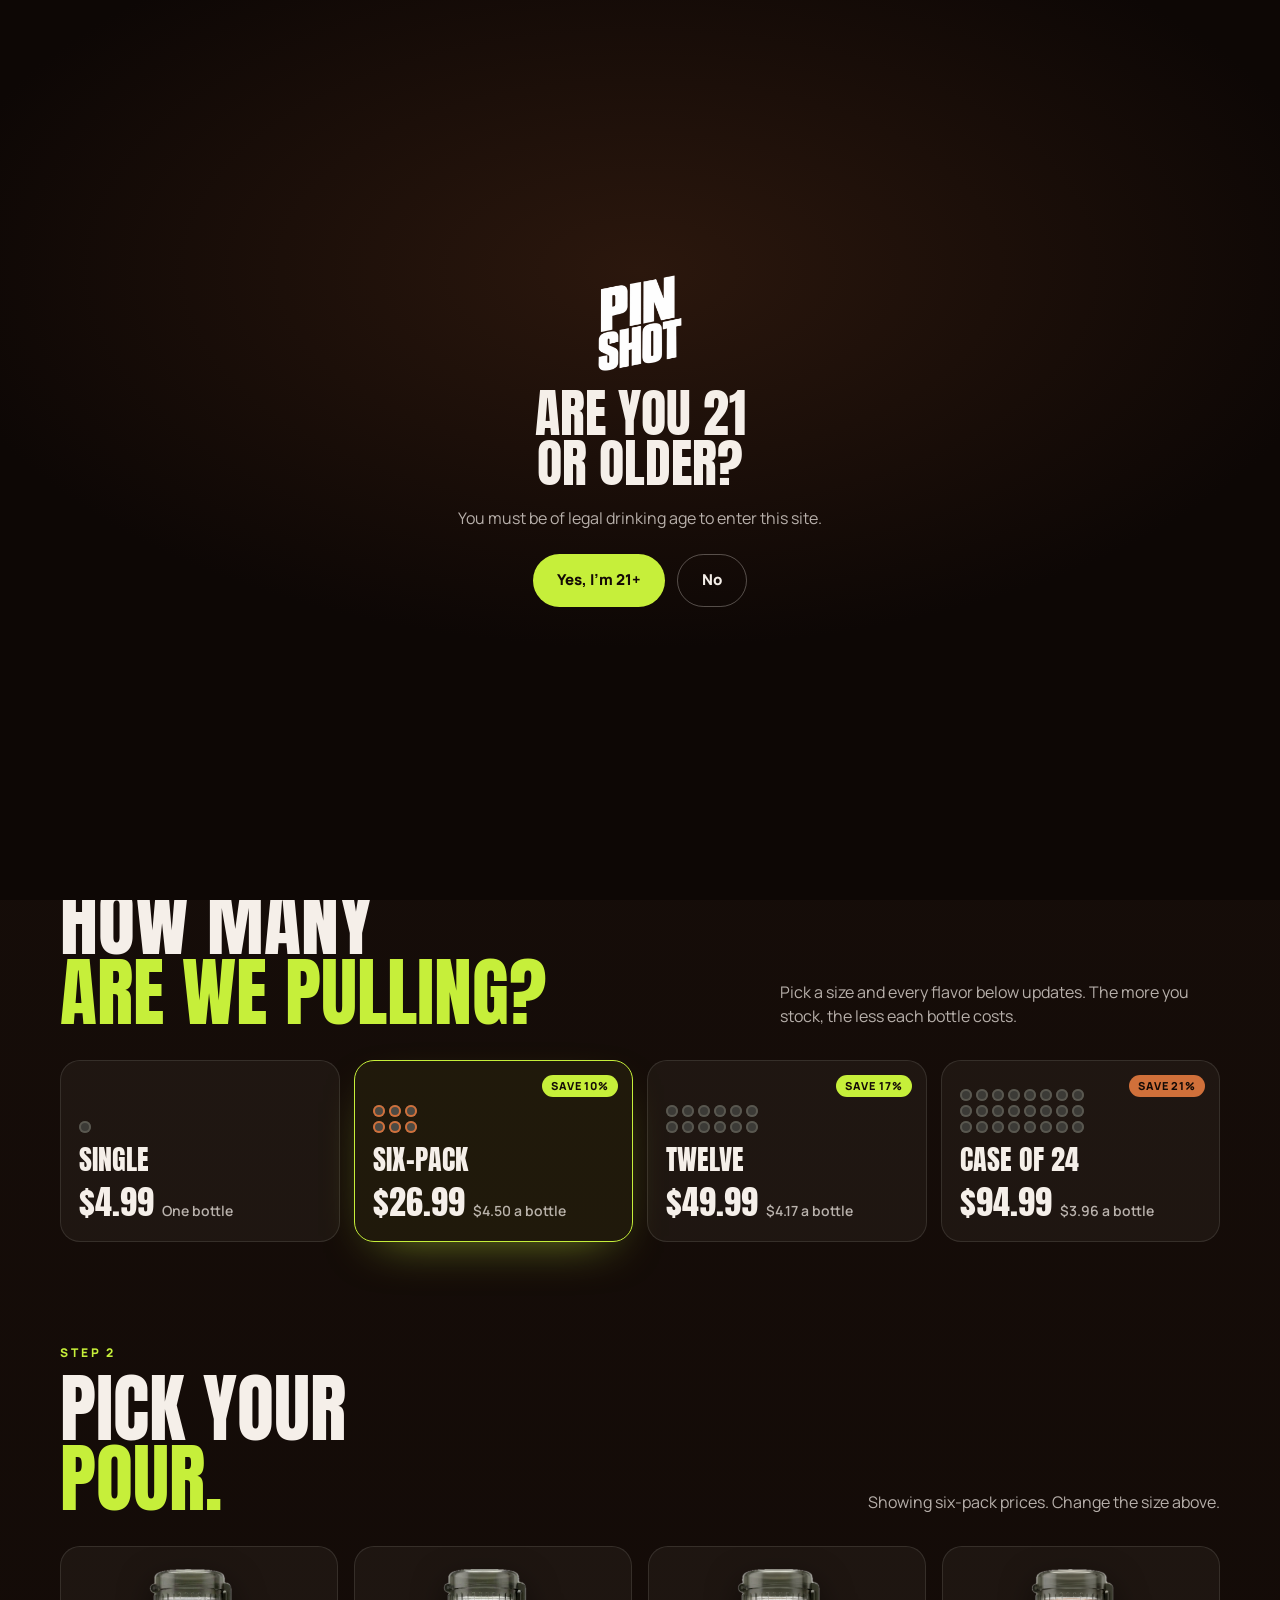
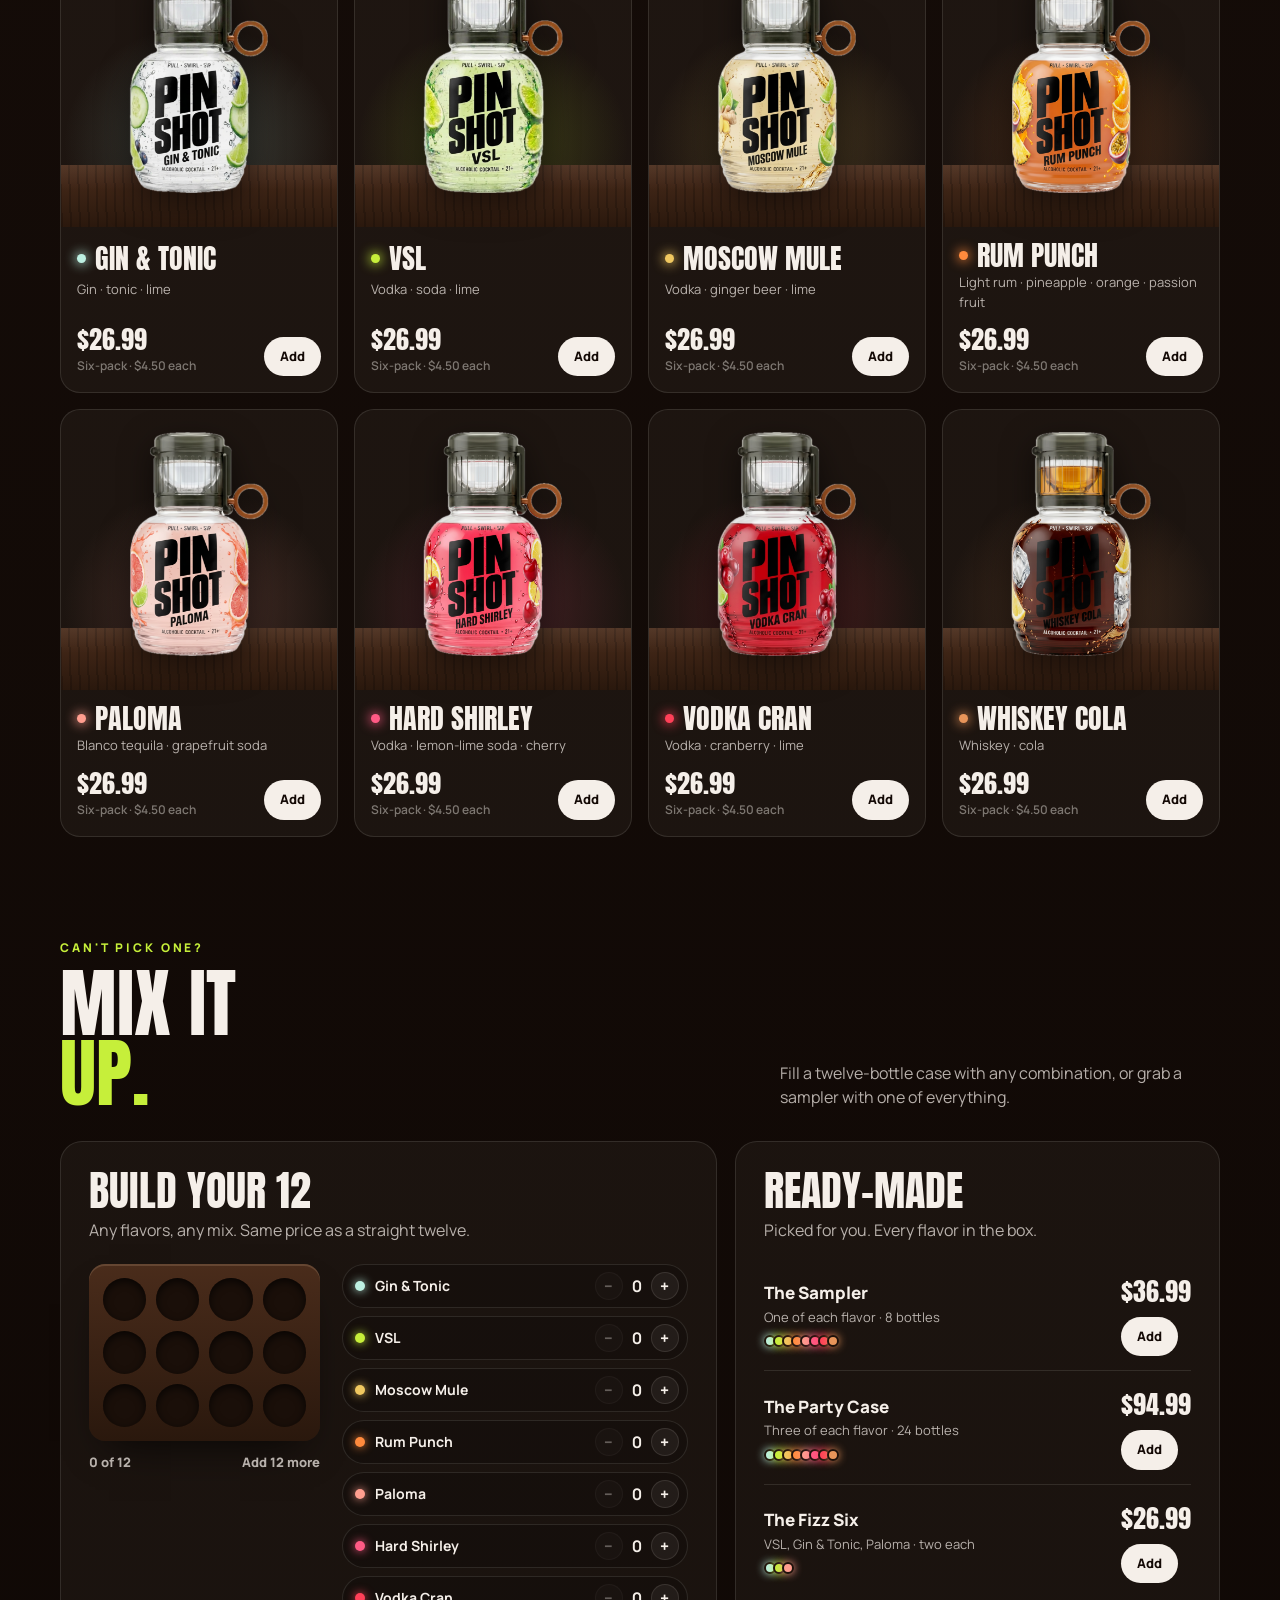
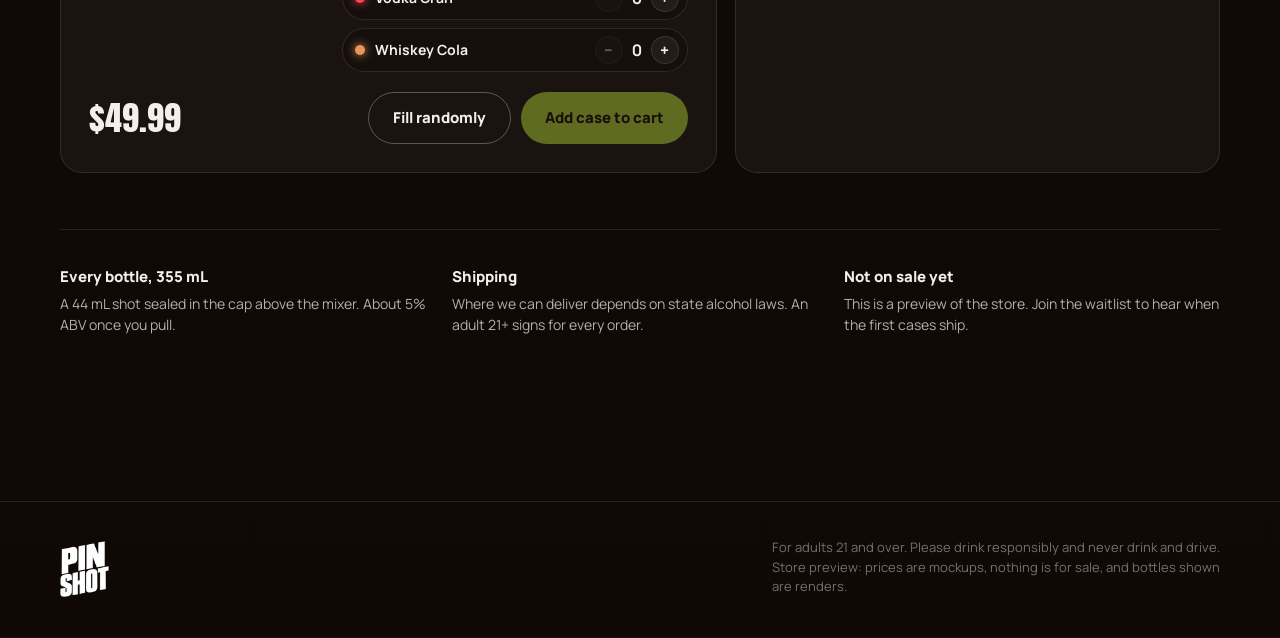
==== docs/shop/index.html @ ec81b5be "Add shop preview with pack sizes, mockup prices and a mixed-case builder Matches the waitlist's bar-" ====
<!doctype html>
<html lang="en">
<head>
<meta charset="utf-8">
<meta name="viewport" content="width=device-width, initial-scale=1, viewport-fit=cover">
<meta name="description" content="Pin Shot store preview: singles, six-packs, twelves and cases. Prices are mockups. 21+.">
<meta name="theme-color" content="#1c100a">
<title>Pin Shot Shop</title>
<link rel="preconnect" href="https://fonts.googleapis.com">
<link rel="preconnect" href="https://fonts.gstatic.com" crossorigin>
<link rel="stylesheet" href="https://fonts.googleapis.com/css2?family=Anton&family=Manrope:wght@400;600;800&display=swap">
<style>
/* Layout: the waitlist bar, turned into a back-bar shop. Hero counter with bottles, pack-size picker, flavor shelf cards, mix-your-own case builder, slide-in cart. */
@property --fc{syntax:"<color>";inherits:true;initial-value:#c6ef3a}
:root{
  --wall:#160d09; --wood:#3a2215; --wood-dark:#1a0e07; --rim:#9a6238; --card:rgba(255,236,220,.045); --line:rgba(245,239,233,.11);
  --text:#f5efe9; --soft:rgba(245,239,233,.72); --faint:rgba(245,239,233,.45);
  --lime:#c6ef3a; --copper:#d0703a;
  --display:"Anton", Impact, "Arial Narrow", sans-serif;
  --body:"Manrope", "Helvetica Neue", Arial, sans-serif;
  color-scheme:dark;
}
*{box-sizing:border-box}
html{background:#1c100a;scroll-behavior:smooth}
body{margin:0;color:var(--text);font-family:var(--body);font-size:16px;line-height:1.5;-webkit-font-smoothing:antialiased;
  background:radial-gradient(120vw 600px at 50% -100px,#2b170d,transparent 70%),linear-gradient(180deg,#1c100a 0,var(--wall) 600px,#0f0805 100%)}
body.locked{overflow:hidden}
img{max-width:100%}
a{color:inherit}
h1,h2,h3,p{margin:0}
h1,h2,h3{text-wrap:balance}
button{font:inherit;color:inherit}
:focus-visible{outline:3px solid var(--lime);outline-offset:3px}
.wrap{max-width:1200px;margin:0 auto;padding-inline:20px}
.eyebrow{font-weight:800;font-size:12px;letter-spacing:.24em;text-transform:uppercase;color:var(--lime)}
.h2{font-family:var(--display);font-weight:400;font-size:clamp(40px,6vw,76px);line-height:.92;text-transform:uppercase}
.h2 em{font-style:normal;color:var(--lime)}
.sr{position:absolute;width:1px;height:1px;overflow:hidden;clip:rect(0 0 0 0);white-space:nowrap}
@media (prefers-reduced-motion: reduce){html{scroll-behavior:auto}*{transition:none!important;animation:none!important}}

/* ribbon + nav */
.ribbon{background:var(--copper);color:#140a06;text-align:center;font-weight:800;font-size:13px;padding:8px 16px;padding-top:calc(env(safe-area-inset-top,0px) + 8px)}
.ribbon a{text-decoration:underline;text-underline-offset:2px}
.nav{position:sticky;top:0;z-index:30;background:rgba(22,13,9,.78);backdrop-filter:blur(14px);-webkit-backdrop-filter:blur(14px);border-bottom:1px solid var(--line)}
.nav .wrap{display:flex;align-items:center;justify-content:space-between;gap:16px;height:68px}
.logo img{display:block;height:46px;width:auto}
.nav ul{display:flex;gap:28px;list-style:none;margin:0;padding:0;font-weight:600;font-size:14px;color:var(--soft)}
.nav ul a{text-decoration:none}.nav ul a:hover,.nav ul a[aria-current]{color:var(--text)}
.cartbtn{display:inline-flex;align-items:center;gap:10px;background:rgba(245,239,233,.08);border:1.5px solid var(--line);border-radius:999px;padding:8px 14px 8px 12px;cursor:pointer;font-weight:800;font-size:14px}
.cartbtn:hover{border-color:var(--lime)}
.cartbtn svg{width:20px;height:20px}
.count{min-width:22px;height:22px;border-radius:11px;background:var(--lime);color:#140a06;font-size:12px;display:grid;place-items:center;padding:0 6px;transition:transform .2s}
.count.bump{transform:scale(1.35)}
@media (max-width:760px){.nav ul{display:none}.logo img{height:38px}}

/* hero */
.hero{position:relative;overflow:hidden;border-bottom:1px solid var(--line)}
.hero .bokeh{position:absolute;inset:0;pointer-events:none}
.hero .bokeh i{position:absolute;border-radius:50%;filter:blur(8px)}
.herogrid{display:grid;grid-template-columns:minmax(0,1fr) minmax(0,1fr);align-items:end;gap:20px;padding-top:clamp(40px,7vw,90px);position:relative}
.hero h1{font-family:var(--display);font-weight:400;font-size:clamp(56px,8.6vw,120px);line-height:.88;text-transform:uppercase;margin:14px 0 20px}
.hero h1 em{font-style:normal;color:var(--lime);text-shadow:0 0 30px rgba(198,239,58,.4)}
.hero p.lede{color:var(--soft);font-size:clamp(16px,1.5vw,19px);max-width:38ch}
.ctas{display:flex;flex-wrap:wrap;gap:12px;margin:28px 0 clamp(40px,6vw,80px)}
.btn{display:inline-flex;align-items:center;gap:10px;border-radius:999px;padding:14px 24px;font-weight:800;font-size:15px;text-decoration:none;border:0;cursor:pointer;transition:transform .15s,box-shadow .2s}
.btn.main{background:var(--lime);color:#140a06}
.btn.main:hover{transform:translateY(-1px);box-shadow:0 10px 36px -10px rgba(198,239,58,.7)}
.btn.ghost{background:transparent;border:1.5px solid rgba(245,239,233,.3)}
.btn.ghost:hover{border-color:var(--text)}
.herobar{position:relative;height:clamp(280px,34vw,420px)}
.herobar img{position:absolute;bottom:0;height:88%;left:50%;transform:translateX(-50%);filter:drop-shadow(0 18px 30px rgba(0,0,0,.6))}
.herobar img.l{height:62%;transform:translateX(-148%);filter:brightness(.55) drop-shadow(0 12px 20px rgba(0,0,0,.6))}
.herobar img.r{height:62%;transform:translateX(48%);filter:brightness(.55) drop-shadow(0 12px 20px rgba(0,0,0,.6))}
.herobar::before{content:"";position:absolute;left:50%;bottom:6%;width:70%;height:70%;transform:translateX(-50%);background:radial-gradient(closest-side,rgba(198,239,58,.22),transparent);filter:blur(20px)}
.countertop{height:72px;background:
  linear-gradient(180deg,rgba(255,255,255,.07),transparent 40%),
  repeating-linear-gradient(88deg,rgba(0,0,0,.18) 0 2px,transparent 2px 9px,rgba(255,200,150,.04) 9px 11px,transparent 11px 23px),
  linear-gradient(180deg,#4a2c1b,var(--wood) 55%,#2a180d);position:relative}
.countertop::after{content:"";position:absolute;left:0;right:0;bottom:-12px;height:12px;background:linear-gradient(180deg,#c58652,var(--rim) 30%,#4a2a16 70%,#22120a)}
@media (max-width:760px){.herogrid{grid-template-columns:minmax(0,1fr)}.ctas{margin-bottom:12px}.herobar{height:260px}}

/* packs */
section.block{padding-block:clamp(64px,8vw,104px)}
.head{display:flex;flex-wrap:wrap;align-items:end;justify-content:space-between;gap:14px 40px;margin-bottom:32px}
.head p{color:var(--soft);max-width:44ch}
.packs{display:grid;grid-template-columns:repeat(4,minmax(0,1fr));gap:14px}
@media (max-width:900px){.packs{grid-template-columns:repeat(2,minmax(0,1fr))}}
.pack{position:relative;text-align:left;background:var(--card);border:1.5px solid var(--line);border-radius:20px;padding:18px 18px 20px;cursor:pointer;display:grid;gap:12px;transition:border-color .2s,transform .2s,box-shadow .2s}
.pack:hover{transform:translateY(-2px)}
.pack[aria-pressed="true"]{border-color:var(--lime);box-shadow:0 18px 50px -24px rgba(198,239,58,.6);background:rgba(198,239,58,.06)}
.pack .grid{display:grid;gap:4px;justify-content:start;height:54px;align-content:end}
.pack .grid i{width:12px;height:12px;border-radius:50%;background:#3b3a36;box-shadow:inset 0 0 0 2px #59574f}
.pack[aria-pressed="true"] .grid i{background:#4c4a44;box-shadow:inset 0 0 0 2px var(--copper)}
.pack h3{font-family:var(--display);font-weight:400;font-size:28px;line-height:1;text-transform:uppercase}
.pack .pp{display:flex;align-items:baseline;gap:8px;flex-wrap:wrap}
.pack .pp b{font-family:var(--display);font-weight:400;font-size:34px;line-height:1;font-variant-numeric:tabular-nums}
.pack .pp span{color:var(--soft);font-size:14px;font-weight:600}
.save{position:absolute;top:14px;right:14px;background:var(--lime);color:#140a06;font-weight:800;font-size:11px;letter-spacing:.08em;text-transform:uppercase;border-radius:999px;padding:3px 9px}
.save.alt{background:var(--copper)}

/* flavor shelf */
.shelf{display:grid;grid-template-columns:repeat(4,minmax(0,1fr));gap:16px}
@media (max-width:1000px){.shelf{grid-template-columns:repeat(2,minmax(0,1fr))}}
@media (max-width:420px){.shelf{gap:10px}}
.fl{background:var(--card);border:1px solid var(--line);border-radius:20px;overflow:hidden;display:flex;flex-direction:column;transition:border-color .2s,box-shadow .2s}
.fl:hover{border-color:color-mix(in srgb,var(--c) 60%,transparent);box-shadow:0 24px 60px -30px var(--c)}
.stand{position:relative;height:clamp(200px,24vw,280px);background:radial-gradient(70% 60% at 50% 70%,color-mix(in srgb,var(--c) 22%,transparent),transparent 70%)}
.stand::after{content:"";position:absolute;left:0;right:0;bottom:0;height:22%;background:linear-gradient(180deg,rgba(255,255,255,.06),transparent 40%),repeating-linear-gradient(88deg,rgba(0,0,0,.18) 0 2px,transparent 2px 9px),linear-gradient(180deg,#4a2c1b,#2a180d)}
.stand img{position:absolute;left:50%;bottom:12%;height:80%;transform:translateX(-50%);z-index:1;transition:transform .35s cubic-bezier(.2,.8,.2,1);filter:drop-shadow(0 12px 16px rgba(0,0,0,.55))}
.fl:hover .stand img{transform:translateX(-50%) translateY(-6px)}
.fl .meta{padding:14px 16px 16px;display:grid;gap:4px;flex:1}
.fl h3{font-family:var(--display);font-weight:400;font-size:clamp(22px,2.2vw,28px);line-height:1;text-transform:uppercase;display:flex;align-items:center;gap:9px}
.fl h3 i{width:9px;height:9px;border-radius:50%;background:var(--c);box-shadow:0 0 12px 1px var(--c);flex:none}
.fl .mix{color:var(--soft);font-size:13px}
.buy{display:flex;align-items:end;justify-content:space-between;gap:10px;margin-top:10px}
.buy .pr b{display:block;font-family:var(--display);font-weight:400;font-size:26px;line-height:1;font-variant-numeric:tabular-nums}
.buy .pr span{color:var(--faint);font-size:12px;font-weight:600}
.add{flex:none;border:0;border-radius:999px;background:var(--text);color:#140a06;font-weight:800;font-size:13px;padding:10px 16px;cursor:pointer;transition:background .2s,transform .15s}
.add:hover{background:var(--c);transform:translateY(-1px)}
.add.done{background:var(--c)}
@media (max-width:420px){.buy{flex-direction:column;align-items:stretch}.add{width:100%}}

/* mixed packs */
.mixed{display:grid;grid-template-columns:minmax(0,1.15fr) minmax(0,.85fr);gap:18px}
@media (max-width:900px){.mixed{grid-template-columns:minmax(0,1fr)}}
.builder,.bundle{background:var(--card);border:1px solid var(--line);border-radius:22px;padding:clamp(18px,3vw,28px)}
.builder h3,.bundle h3{font-family:var(--display);font-weight:400;font-size:clamp(30px,3.4vw,42px);line-height:1;text-transform:uppercase}
.builder > p,.bundle > p{color:var(--soft);margin-top:6px}
.bgrid{display:grid;grid-template-columns:minmax(0,.8fr) minmax(0,1.2fr);gap:22px;margin-top:22px;align-items:start}
@media (max-width:560px){.bgrid{grid-template-columns:minmax(0,1fr)}}
.case{background:linear-gradient(180deg,#4a2c1b,#2a180d);border-radius:16px;padding:14px;box-shadow:inset 0 2px 0 rgba(255,220,180,.15),0 20px 40px -20px rgba(0,0,0,.8)}
.slots{display:grid;grid-template-columns:repeat(4,1fr);gap:10px}
.slots i{aspect-ratio:1;border-radius:50%;background:#1a0f09;box-shadow:inset 0 3px 8px rgba(0,0,0,.7);position:relative;transition:background .25s}
.slots i.f{background:radial-gradient(circle at 50% 50%,#55524b 0 46%,#2e2c28 48% 60%,var(--s) 62% 70%,#2e2c28 72%);box-shadow:0 0 14px -2px var(--s)}
.prog{margin-top:12px;font-weight:800;font-size:13px;color:var(--soft);display:flex;justify-content:space-between}
.chips{display:grid;gap:8px}
.chip{display:grid;grid-template-columns:auto minmax(0,1fr) auto;align-items:center;gap:10px;padding:7px 8px 7px 12px;border:1px solid var(--line);border-radius:999px;background:rgba(0,0,0,.18)}
.chip i{width:10px;height:10px;border-radius:50%;background:var(--c);box-shadow:0 0 10px var(--c)}
.chip span{font-weight:700;font-size:14px;white-space:nowrap;overflow:hidden;text-overflow:ellipsis}
.step{display:flex;align-items:center;gap:6px}
.step button{width:28px;height:28px;border-radius:50%;border:1px solid var(--line);background:rgba(245,239,233,.06);cursor:pointer;font-weight:800;line-height:1}
.step button:hover:not(:disabled){border-color:var(--text)}
.step button:disabled{opacity:.35;cursor:default}
.step b{min-width:16px;text-align:center;font-variant-numeric:tabular-nums}
.bfoot{display:flex;flex-wrap:wrap;align-items:center;justify-content:space-between;gap:12px;margin-top:20px}
.bfoot b{font-family:var(--display);font-weight:400;font-size:34px;line-height:1}
.bfoot .btn:disabled{opacity:.4;cursor:not-allowed;transform:none;box-shadow:none}
.bundle{display:flex;flex-direction:column;gap:16px}
.bundle .row{display:flex;justify-content:space-between;align-items:center;gap:12px;padding:14px 0;border-top:1px solid var(--line)}
.bundle .row:first-of-type{border-top:0}
.bundle .row h4{margin:0;font-weight:800;font-size:17px}
.bundle .row p{color:var(--soft);font-size:13px;margin-top:2px}
.bundle .row b{font-family:var(--display);font-weight:400;font-size:26px;display:block;text-align:right}
.mini{display:flex;margin-top:8px}
.mini i{width:12px;height:12px;border-radius:50%;background:var(--c);box-shadow:0 0 8px var(--c);margin-right:-3px;border:2px solid #1d110b}

/* notes + footer */
.notes{display:grid;grid-template-columns:repeat(3,minmax(0,1fr));gap:16px;border-top:1px solid var(--line);padding-top:36px}
@media (max-width:760px){.notes{grid-template-columns:minmax(0,1fr)}}
.notes h4{margin:0 0 4px;font-weight:800;font-size:15px}
.notes p{color:var(--soft);font-size:14px}
footer{border-top:1px solid var(--line);padding-block:36px calc(env(safe-area-inset-bottom,0px) + 40px);margin-top:64px}
footer .wrap{display:flex;flex-wrap:wrap;justify-content:space-between;gap:16px;align-items:end}
footer img{height:56px;width:auto;display:block}
footer small{color:var(--faint);font-size:13px;max-width:56ch}

/* cart drawer */
.scrim{position:fixed;inset:0;background:rgba(5,3,2,.6);backdrop-filter:blur(3px);-webkit-backdrop-filter:blur(3px);z-index:40;opacity:0;pointer-events:none;transition:opacity .25s}
.scrim.on{opacity:1;pointer-events:auto}
.drawer{position:fixed;top:0;right:0;bottom:0;width:min(420px,100vw);z-index:41;background:#1a0f0a;border-left:1px solid var(--line);transform:translateX(102%);transition:transform .3s cubic-bezier(.2,.8,.2,1);display:flex;flex-direction:column;padding-top:env(safe-area-inset-top,0px);padding-bottom:env(safe-area-inset-bottom,0px)}
.drawer.on{transform:none}
.dh{display:flex;justify-content:space-between;align-items:center;padding:20px 22px;border-bottom:1px solid var(--line)}
.dh h2{font-family:var(--display);font-weight:400;font-size:30px;text-transform:uppercase}
.x{width:38px;height:38px;border-radius:50%;border:1px solid var(--line);background:none;cursor:pointer;font-size:20px;line-height:1}
.lines{flex:1;overflow:auto;padding:8px 22px}
.empty{color:var(--soft);padding:40px 0;text-align:center}
.line{display:grid;grid-template-columns:52px minmax(0,1fr) auto;gap:12px;align-items:center;padding:14px 0;border-bottom:1px solid var(--line)}
.line .th{height:64px;display:grid;place-items:center;background:radial-gradient(closest-side,color-mix(in srgb,var(--c) 30%,transparent),transparent);border-radius:12px}
.line .th img{height:60px;width:auto}
.line .th.mixdot{display:flex;flex-wrap:wrap;gap:2px;align-content:center;justify-content:center;padding:6px}
.line .th.mixdot i{width:9px;height:9px;border-radius:50%;background:var(--s)}
.line h4{margin:0;font-weight:800;font-size:15px}
.line p{color:var(--faint);font-size:12px;margin-top:2px}
.line .right{display:grid;justify-items:end;gap:6px}
.line .right b{font-variant-numeric:tabular-nums}
.df{border-top:1px solid var(--line);padding:18px 22px 22px;display:grid;gap:12px}
.tot{display:flex;justify-content:space-between;align-items:baseline}
.tot b{font-family:var(--display);font-weight:400;font-size:32px}
.df small{color:var(--faint);font-size:12px}
.df .btn{justify-content:center}

/* age gate */
.gate{position:fixed;inset:0;z-index:60;display:grid;place-items:center;padding:24px;background:radial-gradient(80vw 60vh at 50% 30%,#2b170d,#0d0705 70%)}
.gate[hidden]{display:none}
.gate .box{text-align:center;display:grid;gap:18px;justify-items:center;max-width:420px}
.gate img{height:96px;width:auto}
.gate h2{font-family:var(--display);font-weight:400;font-size:clamp(36px,8vw,52px);line-height:.95;text-transform:uppercase}
.gate p{color:var(--soft)}
.gate .ctas{margin:6px 0 0;justify-content:center}
</style>
</head>
<body>
<div class="gate" id="gate" hidden>
  <div class="box">
    <img src="../waitlist/img/logo-white.png" alt="Pin Shot">
    <h2>Are you 21<br>or older?</h2>
    <p>You must be of legal drinking age to enter this site.</p>
    <div class="ctas"><button class="btn main" id="gateYes" type="button">Yes, I'm 21+</button><button class="btn ghost" id="gateNo" type="button">No</button></div>
    <p id="gateMsg" role="status"></p>
  </div>
</div>

<div class="ribbon">Store preview. Prices are mockups and nothing is for sale yet. <a href="../waitlist/">Join the waitlist →</a></div>
<header class="nav">
  <div class="wrap">
    <a class="logo" href="../"><img src="../waitlist/img/logo-white.png" alt="Pin Shot home" width="929" height="1071"></a>
    <ul><li><a href="#packs" aria-current="page">Shop</a></li><li><a href="#mix">Mix packs</a></li><li><a href="../#pull">The pull</a></li><li><a href="../waitlist/">Waitlist</a></li></ul>
    <button class="cartbtn" id="cartBtn" type="button" aria-label="Open cart"><svg viewBox="0 0 24 24" fill="none" stroke="currentColor" stroke-width="2" stroke-linecap="round" stroke-linejoin="round"><path d="M6 7h12l-1.2 12.2a2 2 0 0 1-2 1.8H9.2a2 2 0 0 1-2-1.8z"/><path d="M9 7V5a3 3 0 0 1 6 0v2"/></svg><span>Cart</span><span class="count" id="count">0</span></button>
  </div>
</header>

<main>
  <section class="hero">
    <div class="bokeh" id="bokeh" aria-hidden="true"></div>
    <div class="wrap herogrid">
      <div>
        <div class="eyebrow">The back bar</div>
        <h1>Stock<br>the <em>bar.</em></h1>
        <p class="lede">Singles, six-packs, twelves and full cases. Mix and match any flavor, and every bottle has the shot sealed in the cap.</p>
        <div class="ctas"><a class="btn main" href="#packs">Shop packs ↓</a><a class="btn ghost" href="#mix">Build a mixed case</a></div>
      </div>
      <div class="herobar" aria-hidden="true">
        <img class="l" src="../waitlist/img/paloma.png" alt="">
        <img class="r" src="../waitlist/img/whiskey-cola.png" alt="">
        <img src="../waitlist/img/vsl.png" alt="">
      </div>
    </div>
    <div class="countertop" aria-hidden="true"></div>
  </section>

  <section class="block" id="packs">
    <div class="wrap">
      <div class="head"><div><div class="eyebrow">Step 1</div><h2 class="h2" style="margin-top:12px">How many<br><em>are we pulling?</em></h2></div><p>Pick a size and every flavor below updates. The more you stock, the less each bottle costs.</p></div>
      <div class="packs" id="packPick" role="group" aria-label="Pack size"></div>
    </div>
  </section>

  <section class="block" style="padding-top:0" id="flavors">
    <div class="wrap">
      <div class="head"><div><div class="eyebrow">Step 2</div><h2 class="h2" style="margin-top:12px">Pick your<br><em>pour.</em></h2></div><p id="shelfNote">Showing six-pack prices.</p></div>
      <div class="shelf" id="shelf"></div>
    </div>
  </section>

  <section class="block" style="padding-top:0" id="mix">
    <div class="wrap">
      <div class="head"><div><div class="eyebrow">Can't pick one?</div><h2 class="h2" style="margin-top:12px">Mix it<br><em>up.</em></h2></div><p>Fill a twelve-bottle case with any combination, or grab a sampler with one of everything.</p></div>
      <div class="mixed">
        <div class="builder">
          <h3>Build your 12</h3>
          <p>Any flavors, any mix. Same price as a straight twelve.</p>
          <div class="bgrid">
            <div><div class="case"><div class="slots" id="slots" aria-hidden="true"></div></div><div class="prog"><span id="filled">0 of 12</span><span id="left">Add 12 more</span></div></div>
            <div class="chips" id="chips"></div>
          </div>
          <div class="bfoot"><b>$49.99</b><div style="display:flex;gap:10px;flex-wrap:wrap"><button class="btn ghost" id="fill" type="button">Fill randomly</button><button class="btn main" id="addCase" type="button" disabled>Add case to cart</button></div></div>
        </div>
        <div class="bundle">
          <div><h3>Ready-made</h3><p style="color:var(--soft);margin-top:6px">Picked for you. Every flavor in the box.</p></div>
          <div id="bundles"></div>
        </div>
      </div>

      <div class="notes" style="margin-top:56px">
        <div><h4>Every bottle, 355 mL</h4><p>A 44 mL shot sealed in the cap above the mixer. About 5% ABV once you pull.</p></div>
        <div><h4>Shipping</h4><p>Where we can deliver depends on state alcohol laws. An adult 21+ signs for every order.</p></div>
        <div><h4>Not on sale yet</h4><p>This is a preview of the store. Join the waitlist to hear when the first cases ship.</p></div>
      </div>
    </div>
  </section>
</main>

<footer>
  <div class="wrap">
    <img src="../waitlist/img/logo-white.png" alt="Pin Shot">
    <small>For adults 21 and over. Please drink responsibly and never drink and drive. Store preview: prices are mockups, nothing is for sale, and bottles shown are renders.</small>
  </div>
</footer>

<div class="scrim" id="scrim"></div>
<aside class="drawer" id="drawer" aria-label="Cart" aria-hidden="true">
  <div class="dh"><h2>Your bar</h2><button class="x" id="closeCart" type="button" aria-label="Close cart">×</button></div>
  <div class="lines" id="lines"></div>
  <div class="df">
    <div class="tot"><span>Subtotal</span><b id="subtotal">$0.00</b></div>
    <small>Taxes and delivery are worked out at checkout. Prices are mockups.</small>
    <a class="btn main" href="../waitlist/">Checkout opens at launch · Join the waitlist</a>
  </div>
</aside>
<p class="sr" id="live" aria-live="polite"></p>

<script>
(function(){
const FLAVORS=[
  {id:'gin-and-tonic',name:'Gin & Tonic',mix:'Gin · tonic · lime',c:'#bdf0e2'},
  {id:'vsl',name:'VSL',mix:'Vodka · soda · lime',c:'#c6ef3a'},
  {id:'moscow-mule',name:'Moscow Mule',mix:'Vodka · ginger beer · lime',c:'#f0c860'},
  {id:'rum-punch',name:'Rum Punch',mix:'Light rum · pineapple · orange · passion fruit',c:'#ff8a3d'},
  {id:'paloma',name:'Paloma',mix:'Blanco tequila · grapefruit soda',c:'#ff9e8f'},
  {id:'hard-shirley',name:'Hard Shirley',mix:'Vodka · lemon-lime soda · cherry',c:'#ff5a85'},
  {id:'vodka-cran',name:'Vodka Cran',mix:'Vodka · cranberry · lime',c:'#ff4058'},
  {id:'whiskey-cola',name:'Whiskey Cola',mix:'Whiskey · cola',c:'#e8955a'}
];
/* Mockup prices. Base single = $4.99. */
const PACKS=[
  {id:'single',name:'Single',n:1,price:4.99,cols:1},
  {id:'six',name:'Six-pack',n:6,price:26.99,cols:3},
  {id:'twelve',name:'Twelve',n:12,price:49.99,cols:6},
  {id:'case',name:'Case of 24',n:24,price:94.99,cols:8}
];
const BUNDLES=[
  {id:'sampler',name:'The Sampler',desc:'One of each flavor · 8 bottles',n:8,price:36.99,counts:FLAVORS.map(()=>1)},
  {id:'party',name:'The Party Case',desc:'Three of each flavor · 24 bottles',n:24,price:94.99,counts:FLAVORS.map(()=>3)},
  {id:'sparkling',name:'The Fizz Six',desc:'VSL, Gin & Tonic, Paloma · two each',n:6,price:26.99,counts:[2,2,0,0,2,0,0,0]}
];
const money=v=>'$'+v.toFixed(2);
const $=id=>document.getElementById(id);
let pack=PACKS[1];
const cart=[]; /* {key,label,detail,qty,price,thumb|dots,c} */

/* age gate (remembered for this browser) */
const gate=$('gate');
let ok=false;try{ok=localStorage.getItem('ps-age')==='ok';}catch(e){}
if(!ok){gate.hidden=false;document.body.classList.add('locked');}
$('gateYes').onclick=()=>{try{localStorage.setItem('ps-age','ok');}catch(e){}gate.hidden=true;document.body.classList.remove('locked');};
$('gateNo').onclick=()=>{$('gateMsg').textContent="Sorry, you need to be 21 or older to visit. Come back when you are.";};

/* bokeh */
const bk=$('bokeh'),warm=['#ffb36b','#ff8f4a','#ffd29a','#e8643a'];
for(let i=0;i<14;i++){const e=document.createElement('i'),s=12+Math.random()*50;e.style.cssText=`left:${Math.random()*100}%;top:${Math.random()*70}%;width:${s}px;height:${s}px;background:${warm[i%4]};opacity:${(.06+Math.random()*.16).toFixed(2)}`;bk.appendChild(e);}

/* pack picker */
const pick=$('packPick');
PACKS.forEach(p=>{
  const b=document.createElement('button');b.type='button';b.className='pack';b.dataset.id=p.id;
  const each=p.price/p.n, save=Math.round((1-p.price/(4.99*p.n))*100);
  b.innerHTML=`${save>0?`<span class="save${p.n>=24?' alt':''}">Save ${save}%</span>`:''}
    <div class="grid" style="grid-template-columns:repeat(${p.cols},12px)">${'<i></i>'.repeat(p.n)}</div>
    <h3>${p.name}</h3><div class="pp"><b>${money(p.price)}</b><span>${p.n>1?money(each)+' a bottle':'One bottle'}</span></div>`;
  b.onclick=()=>{pack=p;renderPacks();renderShelf();};
  pick.appendChild(b);
});
function renderPacks(){[...pick.children].forEach(b=>b.setAttribute('aria-pressed',b.dataset.id===pack.id?'true':'false'));$('shelfNote').textContent=`Showing ${pack.name.toLowerCase()} prices. Change the size above.`;}

/* shelf */
const shelf=$('shelf');
FLAVORS.forEach((f,i)=>{
  const a=document.createElement('article');a.className='fl';a.style.setProperty('--c',f.c);
  a.innerHTML=`<div class="stand"><img src="../waitlist/img/${f.id}.png" alt="Pin Shot ${f.name} bottle" loading="lazy"></div>
    <div class="meta"><h3><i></i>${f.name}</h3><p class="mix">${f.mix}</p>
    <div class="buy"><div class="pr"><b></b><span></span></div><button class="add" type="button">Add</button></div></div>`;
  a.querySelector('.add').onclick=e=>{
    addLine(`${f.id}:${pack.id}`,`${f.name}`,pack.n>1?`${pack.name} · ${pack.n} bottles`:'Single bottle',pack.price,{thumb:f.id,c:f.c});
    const btn=e.currentTarget;btn.textContent='Added ✓';btn.classList.add('done');setTimeout(()=>{btn.textContent='Add';btn.classList.remove('done');},1300);
  };
  shelf.appendChild(a);
});
function renderShelf(){[...shelf.children].forEach(a=>{a.querySelector('.pr b').textContent=money(pack.price);a.querySelector('.pr span').textContent=pack.n>1?`${pack.name} · ${money(pack.price/pack.n)} each`:'Single bottle';a.querySelector('.add').setAttribute('aria-label',`Add ${a.querySelector('h3').textContent} ${pack.name} to cart`);});}

/* builder */
const counts=FLAVORS.map(()=>0), slots=$('slots'), chips=$('chips');
slots.innerHTML='<i></i>'.repeat(12);
FLAVORS.forEach((f,i)=>{
  const c=document.createElement('div');c.className='chip';c.style.setProperty('--c',f.c);
  c.innerHTML=`<i></i><span>${f.name}</span><div class="step"><button type="button" aria-label="Remove one ${f.name}">−</button><b>0</b><button type="button" aria-label="Add one ${f.name}">+</button></div>`;
  const [minus,plus]=c.querySelectorAll('button');
  minus.onclick=()=>{if(counts[i]>0){counts[i]--;renderBuilder();}};
  plus.onclick=()=>{if(total()<12){counts[i]++;renderBuilder();}};
  chips.appendChild(c);
});
const total=()=>counts.reduce((a,b)=>a+b,0);
function renderBuilder(){
  const t=total();let k=0;
  [...slots.children].forEach(s=>{s.className='';s.style.removeProperty('--s');});
  counts.forEach((n,i)=>{for(let j=0;j<n;j++){const s=slots.children[k++];s.className='f';s.style.setProperty('--s',FLAVORS[i].c);}});
  [...chips.children].forEach((c,i)=>{const [m,p]=c.querySelectorAll('button');c.querySelector('b').textContent=counts[i];m.disabled=counts[i]===0;p.disabled=t>=12;});
  $('filled').textContent=`${t} of 12`;$('left').textContent=t<12?`Add ${12-t} more`:'Case is full';
  $('addCase').disabled=t<12;
}
$('fill').onclick=()=>{while(total()<12)counts[Math.floor(Math.random()*FLAVORS.length)]++;renderBuilder();};
$('addCase').onclick=()=>{
  const desc=counts.map((n,i)=>n?`${n} ${FLAVORS[i].name}`:'').filter(Boolean).join(', ');
  addLine('mix:'+counts.join('-'),'Build your 12',desc,49.99,{dots:counts.slice(),c:'#d0703a'});
  counts.fill(0);renderBuilder();
};
renderBuilder();

/* bundles */
const bwrap=$('bundles');
BUNDLES.forEach(b=>{
  const r=document.createElement('div');r.className='row';
  r.innerHTML=`<div><h4>${b.name}</h4><p>${b.desc}</p><div class="mini">${b.counts.map((n,i)=>n?`<i style="--c:${FLAVORS[i].c}"></i>`:'').join('')}</div></div>
    <div><b>${money(b.price)}</b><button class="add" type="button" style="--c:#c6ef3a;margin-top:6px">Add</button></div>`;
  r.querySelector('.add').onclick=e=>{addLine('bundle:'+b.id,b.name,b.desc,b.price,{dots:b.counts,c:'#c6ef3a'});const btn=e.currentTarget;btn.textContent='Added ✓';btn.classList.add('done');setTimeout(()=>{btn.textContent='Add';btn.classList.remove('done');},1300);};
  bwrap.appendChild(r);
});

/* cart */
function addLine(key,label,detail,price,vis){
  const ex=cart.find(l=>l.key===key);
  if(ex)ex.qty++;else cart.push({key,label,detail,price,qty:1,...vis});
  renderCart();const c=$('count');c.classList.add('bump');setTimeout(()=>c.classList.remove('bump'),200);
  $('live').textContent=`${label} added to cart`;
}
function renderCart(){
  const lines=$('lines');
  $('count').textContent=cart.reduce((a,l)=>a+l.qty,0);
  $('subtotal').textContent=money(cart.reduce((a,l)=>a+l.qty*l.price,0));
  if(!cart.length){lines.innerHTML='<p class="empty">Your bar is empty. Add a pack to get started.</p>';return;}
  lines.innerHTML='';
  cart.forEach((l,idx)=>{
    const d=document.createElement('div');d.className='line';d.style.setProperty('--c',l.c);
    const th=l.thumb?`<div class="th"><img src="../waitlist/img/${l.thumb}.png" alt=""></div>`:`<div class="th mixdot">${l.dots.map((n,i)=>`<i style="--s:${FLAVORS[i].c}"></i>`.repeat(Math.min(n,3))).join('')}</div>`;
    d.innerHTML=`${th}<div><h4>${l.label}</h4><p>${l.detail}</p></div><div class="right"><b>${money(l.price*l.qty)}</b><div class="step"><button type="button" aria-label="Remove one">−</button><b>${l.qty}</b><button type="button" aria-label="Add one">+</button></div></div>`;
    const [m,p]=d.querySelectorAll('.step button');
    m.onclick=()=>{l.qty--;if(!l.qty)cart.splice(idx,1);renderCart();};
    p.onclick=()=>{l.qty++;renderCart();};
    lines.appendChild(d);
  });
}
const drawer=$('drawer'),scrim=$('scrim');
function openCart(on){drawer.classList.toggle('on',on);scrim.classList.toggle('on',on);drawer.setAttribute('aria-hidden',on?'false':'true');document.body.classList.toggle('locked',on);if(on)$('closeCart').focus();}
$('cartBtn').onclick=()=>openCart(true);$('closeCart').onclick=()=>openCart(false);scrim.onclick=()=>openCart(false);
document.addEventListener('keydown',e=>{if(e.key==='Escape')openCart(false);});

renderPacks();renderShelf();renderCart();

/* Local preview only: reload automatically when this file changes on disk. Does nothing on the live site. */
if(['localhost','127.0.0.1'].includes(location.hostname)){let last=null;setInterval(async()=>{try{const r=await fetch(location.pathname,{method:'HEAD',cache:'no-store'});const m=r.headers.get('Last-Modified');if(last&&m&&m!==last)location.reload();last=m;}catch(e){}},1000);}
})();
</script>
</body>
</html>
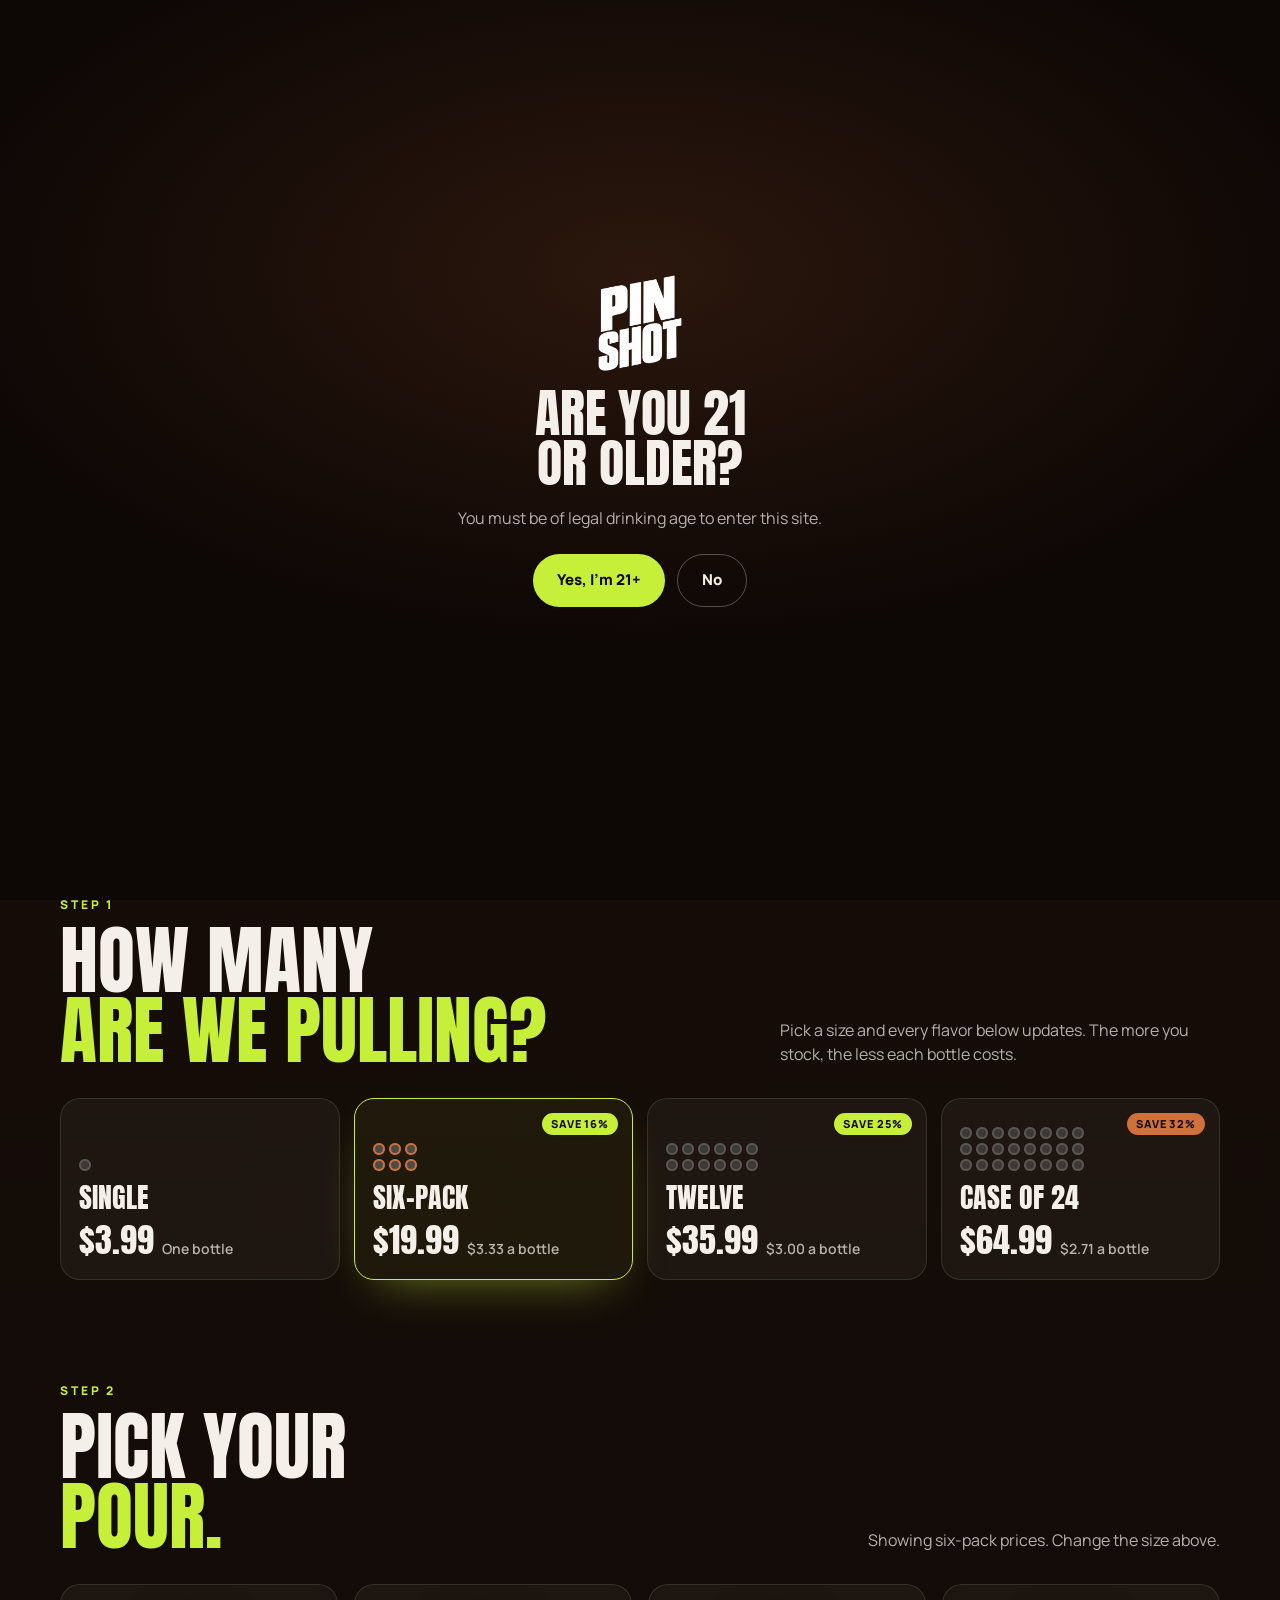
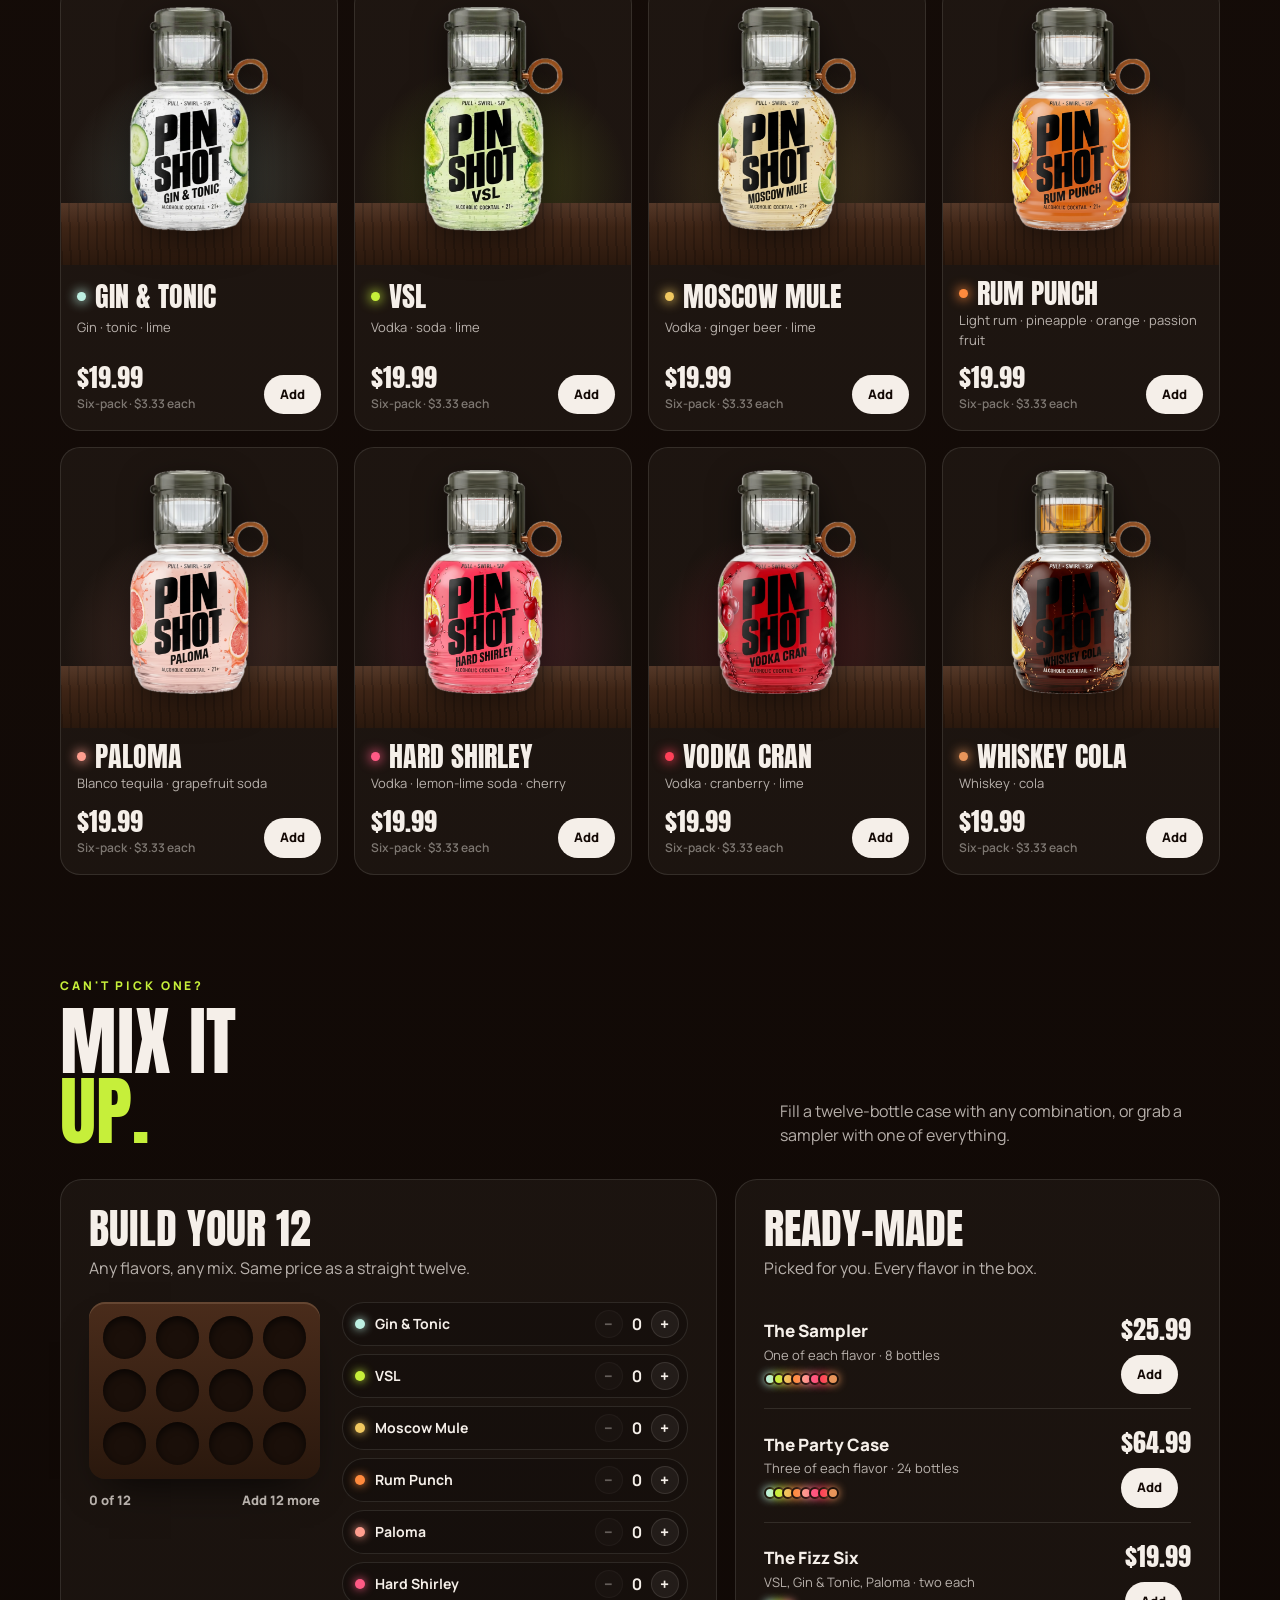
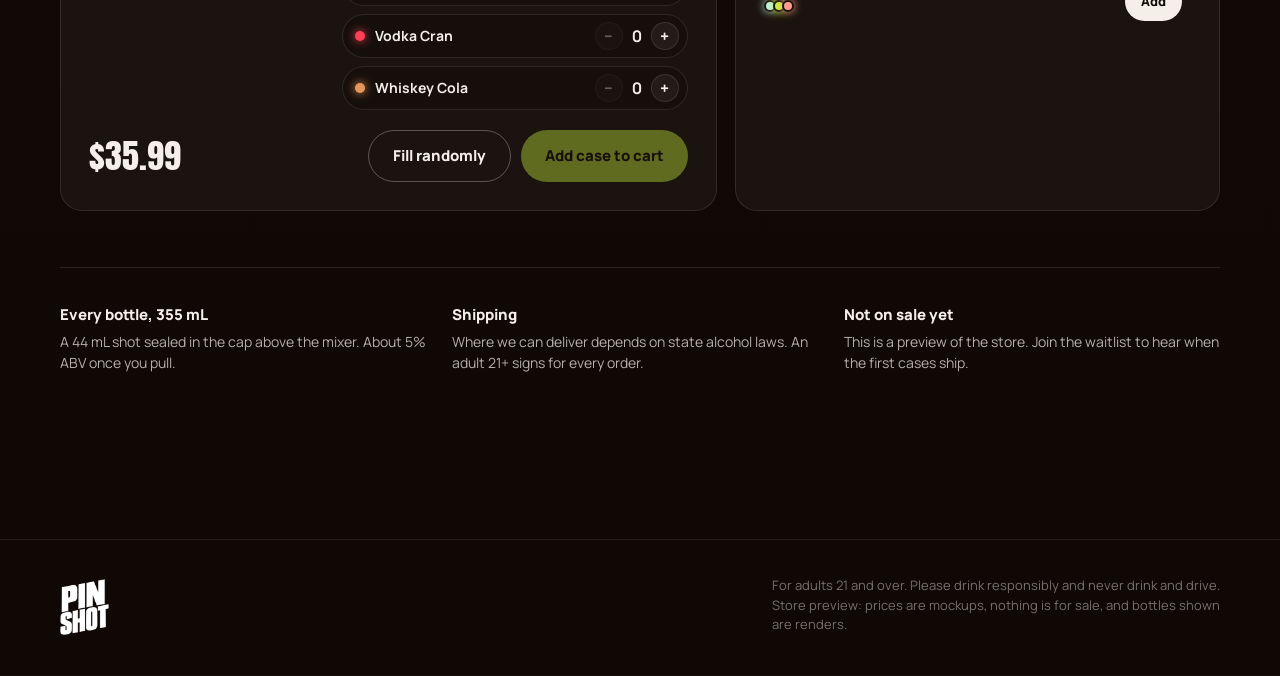
==== commit c4882dc1: "Make the shop the homepage, move the concept page to /about, and lower pack prices Co-Authored-By: C" ====
--- a/docs/shop/index.html
+++ b/docs/shop/index.html
@@ -2,442 +2,13 @@
 <html lang="en">
 <head>
 <meta charset="utf-8">
-<meta name="viewport" content="width=device-width, initial-scale=1, viewport-fit=cover">
-<meta name="description" content="Pin Shot store preview: singles, six-packs, twelves and cases. Prices are mockups. 21+.">
-<meta name="theme-color" content="#1c100a">
-<title>Pin Shot Shop</title>
-<link rel="preconnect" href="https://fonts.googleapis.com">
-<link rel="preconnect" href="https://fonts.gstatic.com" crossorigin>
-<link rel="stylesheet" href="https://fonts.googleapis.com/css2?family=Anton&family=Manrope:wght@400;600;800&display=swap">
-<style>
-/* Layout: the waitlist bar, turned into a back-bar shop. Hero counter with bottles, pack-size picker, flavor shelf cards, mix-your-own case builder, slide-in cart. */
-@property --fc{syntax:"<color>";inherits:true;initial-value:#c6ef3a}
-:root{
-  --wall:#160d09; --wood:#3a2215; --wood-dark:#1a0e07; --rim:#9a6238; --card:rgba(255,236,220,.045); --line:rgba(245,239,233,.11);
-  --text:#f5efe9; --soft:rgba(245,239,233,.72); --faint:rgba(245,239,233,.45);
-  --lime:#c6ef3a; --copper:#d0703a;
-  --display:"Anton", Impact, "Arial Narrow", sans-serif;
-  --body:"Manrope", "Helvetica Neue", Arial, sans-serif;
-  color-scheme:dark;
-}
-*{box-sizing:border-box}
-html{background:#1c100a;scroll-behavior:smooth}
-body{margin:0;color:var(--text);font-family:var(--body);font-size:16px;line-height:1.5;-webkit-font-smoothing:antialiased;
-  background:radial-gradient(120vw 600px at 50% -100px,#2b170d,transparent 70%),linear-gradient(180deg,#1c100a 0,var(--wall) 600px,#0f0805 100%)}
-body.locked{overflow:hidden}
-img{max-width:100%}
-a{color:inherit}
-h1,h2,h3,p{margin:0}
-h1,h2,h3{text-wrap:balance}
-button{font:inherit;color:inherit}
-:focus-visible{outline:3px solid var(--lime);outline-offset:3px}
-.wrap{max-width:1200px;margin:0 auto;padding-inline:20px}
-.eyebrow{font-weight:800;font-size:12px;letter-spacing:.24em;text-transform:uppercase;color:var(--lime)}
-.h2{font-family:var(--display);font-weight:400;font-size:clamp(40px,6vw,76px);line-height:.92;text-transform:uppercase}
-.h2 em{font-style:normal;color:var(--lime)}
-.sr{position:absolute;width:1px;height:1px;overflow:hidden;clip:rect(0 0 0 0);white-space:nowrap}
-@media (prefers-reduced-motion: reduce){html{scroll-behavior:auto}*{transition:none!important;animation:none!important}}
-
-/* ribbon + nav */
-.ribbon{background:var(--copper);color:#140a06;text-align:center;font-weight:800;font-size:13px;padding:8px 16px;padding-top:calc(env(safe-area-inset-top,0px) + 8px)}
-.ribbon a{text-decoration:underline;text-underline-offset:2px}
-.nav{position:sticky;top:0;z-index:30;background:rgba(22,13,9,.78);backdrop-filter:blur(14px);-webkit-backdrop-filter:blur(14px);border-bottom:1px solid var(--line)}
-.nav .wrap{display:flex;align-items:center;justify-content:space-between;gap:16px;height:68px}
-.logo img{display:block;height:46px;width:auto}
-.nav ul{display:flex;gap:28px;list-style:none;margin:0;padding:0;font-weight:600;font-size:14px;color:var(--soft)}
-.nav ul a{text-decoration:none}.nav ul a:hover,.nav ul a[aria-current]{color:var(--text)}
-.cartbtn{display:inline-flex;align-items:center;gap:10px;background:rgba(245,239,233,.08);border:1.5px solid var(--line);border-radius:999px;padding:8px 14px 8px 12px;cursor:pointer;font-weight:800;font-size:14px}
-.cartbtn:hover{border-color:var(--lime)}
-.cartbtn svg{width:20px;height:20px}
-.count{min-width:22px;height:22px;border-radius:11px;background:var(--lime);color:#140a06;font-size:12px;display:grid;place-items:center;padding:0 6px;transition:transform .2s}
-.count.bump{transform:scale(1.35)}
-@media (max-width:760px){.nav ul{display:none}.logo img{height:38px}}
-
-/* hero */
-.hero{position:relative;overflow:hidden;border-bottom:1px solid var(--line)}
-.hero .bokeh{position:absolute;inset:0;pointer-events:none}
-.hero .bokeh i{position:absolute;border-radius:50%;filter:blur(8px)}
-.herogrid{display:grid;grid-template-columns:minmax(0,1fr) minmax(0,1fr);align-items:end;gap:20px;padding-top:clamp(40px,7vw,90px);position:relative}
-.hero h1{font-family:var(--display);font-weight:400;font-size:clamp(56px,8.6vw,120px);line-height:.88;text-transform:uppercase;margin:14px 0 20px}
-.hero h1 em{font-style:normal;color:var(--lime);text-shadow:0 0 30px rgba(198,239,58,.4)}
-.hero p.lede{color:var(--soft);font-size:clamp(16px,1.5vw,19px);max-width:38ch}
-.ctas{display:flex;flex-wrap:wrap;gap:12px;margin:28px 0 clamp(40px,6vw,80px)}
-.btn{display:inline-flex;align-items:center;gap:10px;border-radius:999px;padding:14px 24px;font-weight:800;font-size:15px;text-decoration:none;border:0;cursor:pointer;transition:transform .15s,box-shadow .2s}
-.btn.main{background:var(--lime);color:#140a06}
-.btn.main:hover{transform:translateY(-1px);box-shadow:0 10px 36px -10px rgba(198,239,58,.7)}
-.btn.ghost{background:transparent;border:1.5px solid rgba(245,239,233,.3)}
-.btn.ghost:hover{border-color:var(--text)}
-.herobar{position:relative;height:clamp(280px,34vw,420px)}
-.herobar img{position:absolute;bottom:0;height:88%;left:50%;transform:translateX(-50%);filter:drop-shadow(0 18px 30px rgba(0,0,0,.6))}
-.herobar img.l{height:62%;transform:translateX(-148%);filter:brightness(.55) drop-shadow(0 12px 20px rgba(0,0,0,.6))}
-.herobar img.r{height:62%;transform:translateX(48%);filter:brightness(.55) drop-shadow(0 12px 20px rgba(0,0,0,.6))}
-.herobar::before{content:"";position:absolute;left:50%;bottom:6%;width:70%;height:70%;transform:translateX(-50%);background:radial-gradient(closest-side,rgba(198,239,58,.22),transparent);filter:blur(20px)}
-.countertop{height:72px;background:
-  linear-gradient(180deg,rgba(255,255,255,.07),transparent 40%),
-  repeating-linear-gradient(88deg,rgba(0,0,0,.18) 0 2px,transparent 2px 9px,rgba(255,200,150,.04) 9px 11px,transparent 11px 23px),
-  linear-gradient(180deg,#4a2c1b,var(--wood) 55%,#2a180d);position:relative}
-.countertop::after{content:"";position:absolute;left:0;right:0;bottom:-12px;height:12px;background:linear-gradient(180deg,#c58652,var(--rim) 30%,#4a2a16 70%,#22120a)}
-@media (max-width:760px){.herogrid{grid-template-columns:minmax(0,1fr)}.ctas{margin-bottom:12px}.herobar{height:260px}}
-
-/* packs */
-section.block{padding-block:clamp(64px,8vw,104px)}
-.head{display:flex;flex-wrap:wrap;align-items:end;justify-content:space-between;gap:14px 40px;margin-bottom:32px}
-.head p{color:var(--soft);max-width:44ch}
-.packs{display:grid;grid-template-columns:repeat(4,minmax(0,1fr));gap:14px}
-@media (max-width:900px){.packs{grid-template-columns:repeat(2,minmax(0,1fr))}}
-.pack{position:relative;text-align:left;background:var(--card);border:1.5px solid var(--line);border-radius:20px;padding:18px 18px 20px;cursor:pointer;display:grid;gap:12px;transition:border-color .2s,transform .2s,box-shadow .2s}
-.pack:hover{transform:translateY(-2px)}
-.pack[aria-pressed="true"]{border-color:var(--lime);box-shadow:0 18px 50px -24px rgba(198,239,58,.6);background:rgba(198,239,58,.06)}
-.pack .grid{display:grid;gap:4px;justify-content:start;height:54px;align-content:end}
-.pack .grid i{width:12px;height:12px;border-radius:50%;background:#3b3a36;box-shadow:inset 0 0 0 2px #59574f}
-.pack[aria-pressed="true"] .grid i{background:#4c4a44;box-shadow:inset 0 0 0 2px var(--copper)}
-.pack h3{font-family:var(--display);font-weight:400;font-size:28px;line-height:1;text-transform:uppercase}
-.pack .pp{display:flex;align-items:baseline;gap:8px;flex-wrap:wrap}
-.pack .pp b{font-family:var(--display);font-weight:400;font-size:34px;line-height:1;font-variant-numeric:tabular-nums}
-.pack .pp span{color:var(--soft);font-size:14px;font-weight:600}
-.save{position:absolute;top:14px;right:14px;background:var(--lime);color:#140a06;font-weight:800;font-size:11px;letter-spacing:.08em;text-transform:uppercase;border-radius:999px;padding:3px 9px}
-.save.alt{background:var(--copper)}
-
-/* flavor shelf */
-.shelf{display:grid;grid-template-columns:repeat(4,minmax(0,1fr));gap:16px}
-@media (max-width:1000px){.shelf{grid-template-columns:repeat(2,minmax(0,1fr))}}
-@media (max-width:420px){.shelf{gap:10px}}
-.fl{background:var(--card);border:1px solid var(--line);border-radius:20px;overflow:hidden;display:flex;flex-direction:column;transition:border-color .2s,box-shadow .2s}
-.fl:hover{border-color:color-mix(in srgb,var(--c) 60%,transparent);box-shadow:0 24px 60px -30px var(--c)}
-.stand{position:relative;height:clamp(200px,24vw,280px);background:radial-gradient(70% 60% at 50% 70%,color-mix(in srgb,var(--c) 22%,transparent),transparent 70%)}
-.stand::after{content:"";position:absolute;left:0;right:0;bottom:0;height:22%;background:linear-gradient(180deg,rgba(255,255,255,.06),transparent 40%),repeating-linear-gradient(88deg,rgba(0,0,0,.18) 0 2px,transparent 2px 9px),linear-gradient(180deg,#4a2c1b,#2a180d)}
-.stand img{position:absolute;left:50%;bottom:12%;height:80%;transform:translateX(-50%);z-index:1;transition:transform .35s cubic-bezier(.2,.8,.2,1);filter:drop-shadow(0 12px 16px rgba(0,0,0,.55))}
-.fl:hover .stand img{transform:translateX(-50%) translateY(-6px)}
-.fl .meta{padding:14px 16px 16px;display:grid;gap:4px;flex:1}
-.fl h3{font-family:var(--display);font-weight:400;font-size:clamp(22px,2.2vw,28px);line-height:1;text-transform:uppercase;display:flex;align-items:center;gap:9px}
-.fl h3 i{width:9px;height:9px;border-radius:50%;background:var(--c);box-shadow:0 0 12px 1px var(--c);flex:none}
-.fl .mix{color:var(--soft);font-size:13px}
-.buy{display:flex;align-items:end;justify-content:space-between;gap:10px;margin-top:10px}
-.buy .pr b{display:block;font-family:var(--display);font-weight:400;font-size:26px;line-height:1;font-variant-numeric:tabular-nums}
-.buy .pr span{color:var(--faint);font-size:12px;font-weight:600}
-.add{flex:none;border:0;border-radius:999px;background:var(--text);color:#140a06;font-weight:800;font-size:13px;padding:10px 16px;cursor:pointer;transition:background .2s,transform .15s}
-.add:hover{background:var(--c);transform:translateY(-1px)}
-.add.done{background:var(--c)}
-@media (max-width:420px){.buy{flex-direction:column;align-items:stretch}.add{width:100%}}
-
-/* mixed packs */
-.mixed{display:grid;grid-template-columns:minmax(0,1.15fr) minmax(0,.85fr);gap:18px}
-@media (max-width:900px){.mixed{grid-template-columns:minmax(0,1fr)}}
-.builder,.bundle{background:var(--card);border:1px solid var(--line);border-radius:22px;padding:clamp(18px,3vw,28px)}
-.builder h3,.bundle h3{font-family:var(--display);font-weight:400;font-size:clamp(30px,3.4vw,42px);line-height:1;text-transform:uppercase}
-.builder > p,.bundle > p{color:var(--soft);margin-top:6px}
-.bgrid{display:grid;grid-template-columns:minmax(0,.8fr) minmax(0,1.2fr);gap:22px;margin-top:22px;align-items:start}
-@media (max-width:560px){.bgrid{grid-template-columns:minmax(0,1fr)}}
-.case{background:linear-gradient(180deg,#4a2c1b,#2a180d);border-radius:16px;padding:14px;box-shadow:inset 0 2px 0 rgba(255,220,180,.15),0 20px 40px -20px rgba(0,0,0,.8)}
-.slots{display:grid;grid-template-columns:repeat(4,1fr);gap:10px}
-.slots i{aspect-ratio:1;border-radius:50%;background:#1a0f09;box-shadow:inset 0 3px 8px rgba(0,0,0,.7);position:relative;transition:background .25s}
-.slots i.f{background:radial-gradient(circle at 50% 50%,#55524b 0 46%,#2e2c28 48% 60%,var(--s) 62% 70%,#2e2c28 72%);box-shadow:0 0 14px -2px var(--s)}
-.prog{margin-top:12px;font-weight:800;font-size:13px;color:var(--soft);display:flex;justify-content:space-between}
-.chips{display:grid;gap:8px}
-.chip{display:grid;grid-template-columns:auto minmax(0,1fr) auto;align-items:center;gap:10px;padding:7px 8px 7px 12px;border:1px solid var(--line);border-radius:999px;background:rgba(0,0,0,.18)}
-.chip i{width:10px;height:10px;border-radius:50%;background:var(--c);box-shadow:0 0 10px var(--c)}
-.chip span{font-weight:700;font-size:14px;white-space:nowrap;overflow:hidden;text-overflow:ellipsis}
-.step{display:flex;align-items:center;gap:6px}
-.step button{width:28px;height:28px;border-radius:50%;border:1px solid var(--line);background:rgba(245,239,233,.06);cursor:pointer;font-weight:800;line-height:1}
-.step button:hover:not(:disabled){border-color:var(--text)}
-.step button:disabled{opacity:.35;cursor:default}
-.step b{min-width:16px;text-align:center;font-variant-numeric:tabular-nums}
-.bfoot{display:flex;flex-wrap:wrap;align-items:center;justify-content:space-between;gap:12px;margin-top:20px}
-.bfoot b{font-family:var(--display);font-weight:400;font-size:34px;line-height:1}
-.bfoot .btn:disabled{opacity:.4;cursor:not-allowed;transform:none;box-shadow:none}
-.bundle{display:flex;flex-direction:column;gap:16px}
-.bundle .row{display:flex;justify-content:space-between;align-items:center;gap:12px;padding:14px 0;border-top:1px solid var(--line)}
-.bundle .row:first-of-type{border-top:0}
-.bundle .row h4{margin:0;font-weight:800;font-size:17px}
-.bundle .row p{color:var(--soft);font-size:13px;margin-top:2px}
-.bundle .row b{font-family:var(--display);font-weight:400;font-size:26px;display:block;text-align:right}
-.mini{display:flex;margin-top:8px}
-.mini i{width:12px;height:12px;border-radius:50%;background:var(--c);box-shadow:0 0 8px var(--c);margin-right:-3px;border:2px solid #1d110b}
-
-/* notes + footer */
-.notes{display:grid;grid-template-columns:repeat(3,minmax(0,1fr));gap:16px;border-top:1px solid var(--line);padding-top:36px}
-@media (max-width:760px){.notes{grid-template-columns:minmax(0,1fr)}}
-.notes h4{margin:0 0 4px;font-weight:800;font-size:15px}
-.notes p{color:var(--soft);font-size:14px}
-footer{border-top:1px solid var(--line);padding-block:36px calc(env(safe-area-inset-bottom,0px) + 40px);margin-top:64px}
-footer .wrap{display:flex;flex-wrap:wrap;justify-content:space-between;gap:16px;align-items:end}
-footer img{height:56px;width:auto;display:block}
-footer small{color:var(--faint);font-size:13px;max-width:56ch}
-
-/* cart drawer */
-.scrim{position:fixed;inset:0;background:rgba(5,3,2,.6);backdrop-filter:blur(3px);-webkit-backdrop-filter:blur(3px);z-index:40;opacity:0;pointer-events:none;transition:opacity .25s}
-.scrim.on{opacity:1;pointer-events:auto}
-.drawer{position:fixed;top:0;right:0;bottom:0;width:min(420px,100vw);z-index:41;background:#1a0f0a;border-left:1px solid var(--line);transform:translateX(102%);transition:transform .3s cubic-bezier(.2,.8,.2,1);display:flex;flex-direction:column;padding-top:env(safe-area-inset-top,0px);padding-bottom:env(safe-area-inset-bottom,0px)}
-.drawer.on{transform:none}
-.dh{display:flex;justify-content:space-between;align-items:center;padding:20px 22px;border-bottom:1px solid var(--line)}
-.dh h2{font-family:var(--display);font-weight:400;font-size:30px;text-transform:uppercase}
-.x{width:38px;height:38px;border-radius:50%;border:1px solid var(--line);background:none;cursor:pointer;font-size:20px;line-height:1}
-.lines{flex:1;overflow:auto;padding:8px 22px}
-.empty{color:var(--soft);padding:40px 0;text-align:center}
-.line{display:grid;grid-template-columns:52px minmax(0,1fr) auto;gap:12px;align-items:center;padding:14px 0;border-bottom:1px solid var(--line)}
-.line .th{height:64px;display:grid;place-items:center;background:radial-gradient(closest-side,color-mix(in srgb,var(--c) 30%,transparent),transparent);border-radius:12px}
-.line .th img{height:60px;width:auto}
-.line .th.mixdot{display:flex;flex-wrap:wrap;gap:2px;align-content:center;justify-content:center;padding:6px}
-.line .th.mixdot i{width:9px;height:9px;border-radius:50%;background:var(--s)}
-.line h4{margin:0;font-weight:800;font-size:15px}
-.line p{color:var(--faint);font-size:12px;margin-top:2px}
-.line .right{display:grid;justify-items:end;gap:6px}
-.line .right b{font-variant-numeric:tabular-nums}
-.df{border-top:1px solid var(--line);padding:18px 22px 22px;display:grid;gap:12px}
-.tot{display:flex;justify-content:space-between;align-items:baseline}
-.tot b{font-family:var(--display);font-weight:400;font-size:32px}
-.df small{color:var(--faint);font-size:12px}
-.df .btn{justify-content:center}
-
-/* age gate */
-.gate{position:fixed;inset:0;z-index:60;display:grid;place-items:center;padding:24px;background:radial-gradient(80vw 60vh at 50% 30%,#2b170d,#0d0705 70%)}
-.gate[hidden]{display:none}
-.gate .box{text-align:center;display:grid;gap:18px;justify-items:center;max-width:420px}
-.gate img{height:96px;width:auto}
-.gate h2{font-family:var(--display);font-weight:400;font-size:clamp(36px,8vw,52px);line-height:.95;text-transform:uppercase}
-.gate p{color:var(--soft)}
-.gate .ctas{margin:6px 0 0;justify-content:center}
-</style>
+<meta name="viewport" content="width=device-width, initial-scale=1">
+<title>Pin Shot</title>
+<meta name="robots" content="noindex">
+<link rel="canonical" href="https://thepinshot.com/">
+<meta http-equiv="refresh" content="0; url=../">
+<script>location.replace('../'+location.hash);</script>
+<style>body{background:#160d09;color:#f5efe9;font:16px/1.5 "Helvetica Neue",Arial,sans-serif;display:grid;place-items:center;min-height:100vh;margin:0}a{color:#d0703a}</style>
 </head>
-<body>
-<div class="gate" id="gate" hidden>
-  <div class="box">
-    <img src="../waitlist/img/logo-white.png" alt="Pin Shot">
-    <h2>Are you 21<br>or older?</h2>
-    <p>You must be of legal drinking age to enter this site.</p>
-    <div class="ctas"><button class="btn main" id="gateYes" type="button">Yes, I'm 21+</button><button class="btn ghost" id="gateNo" type="button">No</button></div>
-    <p id="gateMsg" role="status"></p>
-  </div>
-</div>
-
-<div class="ribbon">Store preview. Prices are mockups and nothing is for sale yet. <a href="../waitlist/">Join the waitlist →</a></div>
-<header class="nav">
-  <div class="wrap">
-    <a class="logo" href="../"><img src="../waitlist/img/logo-white.png" alt="Pin Shot home" width="929" height="1071"></a>
-    <ul><li><a href="#packs" aria-current="page">Shop</a></li><li><a href="#mix">Mix packs</a></li><li><a href="../#pull">The pull</a></li><li><a href="../waitlist/">Waitlist</a></li></ul>
-    <button class="cartbtn" id="cartBtn" type="button" aria-label="Open cart"><svg viewBox="0 0 24 24" fill="none" stroke="currentColor" stroke-width="2" stroke-linecap="round" stroke-linejoin="round"><path d="M6 7h12l-1.2 12.2a2 2 0 0 1-2 1.8H9.2a2 2 0 0 1-2-1.8z"/><path d="M9 7V5a3 3 0 0 1 6 0v2"/></svg><span>Cart</span><span class="count" id="count">0</span></button>
-  </div>
-</header>
-
-<main>
-  <section class="hero">
-    <div class="bokeh" id="bokeh" aria-hidden="true"></div>
-    <div class="wrap herogrid">
-      <div>
-        <div class="eyebrow">The back bar</div>
-        <h1>Stock<br>the <em>bar.</em></h1>
-        <p class="lede">Singles, six-packs, twelves and full cases. Mix and match any flavor, and every bottle has the shot sealed in the cap.</p>
-        <div class="ctas"><a class="btn main" href="#packs">Shop packs ↓</a><a class="btn ghost" href="#mix">Build a mixed case</a></div>
-      </div>
-      <div class="herobar" aria-hidden="true">
-        <img class="l" src="../waitlist/img/paloma.png" alt="">
-        <img class="r" src="../waitlist/img/whiskey-cola.png" alt="">
-        <img src="../waitlist/img/vsl.png" alt="">
-      </div>
-    </div>
-    <div class="countertop" aria-hidden="true"></div>
-  </section>
-
-  <section class="block" id="packs">
-    <div class="wrap">
-      <div class="head"><div><div class="eyebrow">Step 1</div><h2 class="h2" style="margin-top:12px">How many<br><em>are we pulling?</em></h2></div><p>Pick a size and every flavor below updates. The more you stock, the less each bottle costs.</p></div>
-      <div class="packs" id="packPick" role="group" aria-label="Pack size"></div>
-    </div>
-  </section>
-
-  <section class="block" style="padding-top:0" id="flavors">
-    <div class="wrap">
-      <div class="head"><div><div class="eyebrow">Step 2</div><h2 class="h2" style="margin-top:12px">Pick your<br><em>pour.</em></h2></div><p id="shelfNote">Showing six-pack prices.</p></div>
-      <div class="shelf" id="shelf"></div>
-    </div>
-  </section>
-
-  <section class="block" style="padding-top:0" id="mix">
-    <div class="wrap">
-      <div class="head"><div><div class="eyebrow">Can't pick one?</div><h2 class="h2" style="margin-top:12px">Mix it<br><em>up.</em></h2></div><p>Fill a twelve-bottle case with any combination, or grab a sampler with one of everything.</p></div>
-      <div class="mixed">
-        <div class="builder">
-          <h3>Build your 12</h3>
-          <p>Any flavors, any mix. Same price as a straight twelve.</p>
-          <div class="bgrid">
-            <div><div class="case"><div class="slots" id="slots" aria-hidden="true"></div></div><div class="prog"><span id="filled">0 of 12</span><span id="left">Add 12 more</span></div></div>
-            <div class="chips" id="chips"></div>
-          </div>
-          <div class="bfoot"><b>$49.99</b><div style="display:flex;gap:10px;flex-wrap:wrap"><button class="btn ghost" id="fill" type="button">Fill randomly</button><button class="btn main" id="addCase" type="button" disabled>Add case to cart</button></div></div>
-        </div>
-        <div class="bundle">
-          <div><h3>Ready-made</h3><p style="color:var(--soft);margin-top:6px">Picked for you. Every flavor in the box.</p></div>
-          <div id="bundles"></div>
-        </div>
-      </div>
-
-      <div class="notes" style="margin-top:56px">
-        <div><h4>Every bottle, 355 mL</h4><p>A 44 mL shot sealed in the cap above the mixer. About 5% ABV once you pull.</p></div>
-        <div><h4>Shipping</h4><p>Where we can deliver depends on state alcohol laws. An adult 21+ signs for every order.</p></div>
-        <div><h4>Not on sale yet</h4><p>This is a preview of the store. Join the waitlist to hear when the first cases ship.</p></div>
-      </div>
-    </div>
-  </section>
-</main>
-
-<footer>
-  <div class="wrap">
-    <img src="../waitlist/img/logo-white.png" alt="Pin Shot">
-    <small>For adults 21 and over. Please drink responsibly and never drink and drive. Store preview: prices are mockups, nothing is for sale, and bottles shown are renders.</small>
-  </div>
-</footer>
-
-<div class="scrim" id="scrim"></div>
-<aside class="drawer" id="drawer" aria-label="Cart" aria-hidden="true">
-  <div class="dh"><h2>Your bar</h2><button class="x" id="closeCart" type="button" aria-label="Close cart">×</button></div>
-  <div class="lines" id="lines"></div>
-  <div class="df">
-    <div class="tot"><span>Subtotal</span><b id="subtotal">$0.00</b></div>
-    <small>Taxes and delivery are worked out at checkout. Prices are mockups.</small>
-    <a class="btn main" href="../waitlist/">Checkout opens at launch · Join the waitlist</a>
-  </div>
-</aside>
-<p class="sr" id="live" aria-live="polite"></p>
-
-<script>
-(function(){
-const FLAVORS=[
-  {id:'gin-and-tonic',name:'Gin & Tonic',mix:'Gin · tonic · lime',c:'#bdf0e2'},
-  {id:'vsl',name:'VSL',mix:'Vodka · soda · lime',c:'#c6ef3a'},
-  {id:'moscow-mule',name:'Moscow Mule',mix:'Vodka · ginger beer · lime',c:'#f0c860'},
-  {id:'rum-punch',name:'Rum Punch',mix:'Light rum · pineapple · orange · passion fruit',c:'#ff8a3d'},
-  {id:'paloma',name:'Paloma',mix:'Blanco tequila · grapefruit soda',c:'#ff9e8f'},
-  {id:'hard-shirley',name:'Hard Shirley',mix:'Vodka · lemon-lime soda · cherry',c:'#ff5a85'},
-  {id:'vodka-cran',name:'Vodka Cran',mix:'Vodka · cranberry · lime',c:'#ff4058'},
-  {id:'whiskey-cola',name:'Whiskey Cola',mix:'Whiskey · cola',c:'#e8955a'}
-];
-/* Mockup prices. Base single = $4.99. */
-const PACKS=[
-  {id:'single',name:'Single',n:1,price:4.99,cols:1},
-  {id:'six',name:'Six-pack',n:6,price:26.99,cols:3},
-  {id:'twelve',name:'Twelve',n:12,price:49.99,cols:6},
-  {id:'case',name:'Case of 24',n:24,price:94.99,cols:8}
-];
-const BUNDLES=[
-  {id:'sampler',name:'The Sampler',desc:'One of each flavor · 8 bottles',n:8,price:36.99,counts:FLAVORS.map(()=>1)},
-  {id:'party',name:'The Party Case',desc:'Three of each flavor · 24 bottles',n:24,price:94.99,counts:FLAVORS.map(()=>3)},
-  {id:'sparkling',name:'The Fizz Six',desc:'VSL, Gin & Tonic, Paloma · two each',n:6,price:26.99,counts:[2,2,0,0,2,0,0,0]}
-];
-const money=v=>'$'+v.toFixed(2);
-const $=id=>document.getElementById(id);
-let pack=PACKS[1];
-const cart=[]; /* {key,label,detail,qty,price,thumb|dots,c} */
-
-/* age gate (remembered for this browser) */
-const gate=$('gate');
-let ok=false;try{ok=localStorage.getItem('ps-age')==='ok';}catch(e){}
-if(!ok){gate.hidden=false;document.body.classList.add('locked');}
-$('gateYes').onclick=()=>{try{localStorage.setItem('ps-age','ok');}catch(e){}gate.hidden=true;document.body.classList.remove('locked');};
-$('gateNo').onclick=()=>{$('gateMsg').textContent="Sorry, you need to be 21 or older to visit. Come back when you are.";};
-
-/* bokeh */
-const bk=$('bokeh'),warm=['#ffb36b','#ff8f4a','#ffd29a','#e8643a'];
-for(let i=0;i<14;i++){const e=document.createElement('i'),s=12+Math.random()*50;e.style.cssText=`left:${Math.random()*100}%;top:${Math.random()*70}%;width:${s}px;height:${s}px;background:${warm[i%4]};opacity:${(.06+Math.random()*.16).toFixed(2)}`;bk.appendChild(e);}
-
-/* pack picker */
-const pick=$('packPick');
-PACKS.forEach(p=>{
-  const b=document.createElement('button');b.type='button';b.className='pack';b.dataset.id=p.id;
-  const each=p.price/p.n, save=Math.round((1-p.price/(4.99*p.n))*100);
-  b.innerHTML=`${save>0?`<span class="save${p.n>=24?' alt':''}">Save ${save}%</span>`:''}
-    <div class="grid" style="grid-template-columns:repeat(${p.cols},12px)">${'<i></i>'.repeat(p.n)}</div>
-    <h3>${p.name}</h3><div class="pp"><b>${money(p.price)}</b><span>${p.n>1?money(each)+' a bottle':'One bottle'}</span></div>`;
-  b.onclick=()=>{pack=p;renderPacks();renderShelf();};
-  pick.appendChild(b);
-});
-function renderPacks(){[...pick.children].forEach(b=>b.setAttribute('aria-pressed',b.dataset.id===pack.id?'true':'false'));$('shelfNote').textContent=`Showing ${pack.name.toLowerCase()} prices. Change the size above.`;}
-
-/* shelf */
-const shelf=$('shelf');
-FLAVORS.forEach((f,i)=>{
-  const a=document.createElement('article');a.className='fl';a.style.setProperty('--c',f.c);
-  a.innerHTML=`<div class="stand"><img src="../waitlist/img/${f.id}.png" alt="Pin Shot ${f.name} bottle" loading="lazy"></div>
-    <div class="meta"><h3><i></i>${f.name}</h3><p class="mix">${f.mix}</p>
-    <div class="buy"><div class="pr"><b></b><span></span></div><button class="add" type="button">Add</button></div></div>`;
-  a.querySelector('.add').onclick=e=>{
-    addLine(`${f.id}:${pack.id}`,`${f.name}`,pack.n>1?`${pack.name} · ${pack.n} bottles`:'Single bottle',pack.price,{thumb:f.id,c:f.c});
-    const btn=e.currentTarget;btn.textContent='Added ✓';btn.classList.add('done');setTimeout(()=>{btn.textContent='Add';btn.classList.remove('done');},1300);
-  };
-  shelf.appendChild(a);
-});
-function renderShelf(){[...shelf.children].forEach(a=>{a.querySelector('.pr b').textContent=money(pack.price);a.querySelector('.pr span').textContent=pack.n>1?`${pack.name} · ${money(pack.price/pack.n)} each`:'Single bottle';a.querySelector('.add').setAttribute('aria-label',`Add ${a.querySelector('h3').textContent} ${pack.name} to cart`);});}
-
-/* builder */
-const counts=FLAVORS.map(()=>0), slots=$('slots'), chips=$('chips');
-slots.innerHTML='<i></i>'.repeat(12);
-FLAVORS.forEach((f,i)=>{
-  const c=document.createElement('div');c.className='chip';c.style.setProperty('--c',f.c);
-  c.innerHTML=`<i></i><span>${f.name}</span><div class="step"><button type="button" aria-label="Remove one ${f.name}">−</button><b>0</b><button type="button" aria-label="Add one ${f.name}">+</button></div>`;
-  const [minus,plus]=c.querySelectorAll('button');
-  minus.onclick=()=>{if(counts[i]>0){counts[i]--;renderBuilder();}};
-  plus.onclick=()=>{if(total()<12){counts[i]++;renderBuilder();}};
-  chips.appendChild(c);
-});
-const total=()=>counts.reduce((a,b)=>a+b,0);
-function renderBuilder(){
-  const t=total();let k=0;
-  [...slots.children].forEach(s=>{s.className='';s.style.removeProperty('--s');});
-  counts.forEach((n,i)=>{for(let j=0;j<n;j++){const s=slots.children[k++];s.className='f';s.style.setProperty('--s',FLAVORS[i].c);}});
-  [...chips.children].forEach((c,i)=>{const [m,p]=c.querySelectorAll('button');c.querySelector('b').textContent=counts[i];m.disabled=counts[i]===0;p.disabled=t>=12;});
-  $('filled').textContent=`${t} of 12`;$('left').textContent=t<12?`Add ${12-t} more`:'Case is full';
-  $('addCase').disabled=t<12;
-}
-$('fill').onclick=()=>{while(total()<12)counts[Math.floor(Math.random()*FLAVORS.length)]++;renderBuilder();};
-$('addCase').onclick=()=>{
-  const desc=counts.map((n,i)=>n?`${n} ${FLAVORS[i].name}`:'').filter(Boolean).join(', ');
-  addLine('mix:'+counts.join('-'),'Build your 12',desc,49.99,{dots:counts.slice(),c:'#d0703a'});
-  counts.fill(0);renderBuilder();
-};
-renderBuilder();
-
-/* bundles */
-const bwrap=$('bundles');
-BUNDLES.forEach(b=>{
-  const r=document.createElement('div');r.className='row';
-  r.innerHTML=`<div><h4>${b.name}</h4><p>${b.desc}</p><div class="mini">${b.counts.map((n,i)=>n?`<i style="--c:${FLAVORS[i].c}"></i>`:'').join('')}</div></div>
-    <div><b>${money(b.price)}</b><button class="add" type="button" style="--c:#c6ef3a;margin-top:6px">Add</button></div>`;
-  r.querySelector('.add').onclick=e=>{addLine('bundle:'+b.id,b.name,b.desc,b.price,{dots:b.counts,c:'#c6ef3a'});const btn=e.currentTarget;btn.textContent='Added ✓';btn.classList.add('done');setTimeout(()=>{btn.textContent='Add';btn.classList.remove('done');},1300);};
-  bwrap.appendChild(r);
-});
-
-/* cart */
-function addLine(key,label,detail,price,vis){
-  const ex=cart.find(l=>l.key===key);
-  if(ex)ex.qty++;else cart.push({key,label,detail,price,qty:1,...vis});
-  renderCart();const c=$('count');c.classList.add('bump');setTimeout(()=>c.classList.remove('bump'),200);
-  $('live').textContent=`${label} added to cart`;
-}
-function renderCart(){
-  const lines=$('lines');
-  $('count').textContent=cart.reduce((a,l)=>a+l.qty,0);
-  $('subtotal').textContent=money(cart.reduce((a,l)=>a+l.qty*l.price,0));
-  if(!cart.length){lines.innerHTML='<p class="empty">Your bar is empty. Add a pack to get started.</p>';return;}
-  lines.innerHTML='';
-  cart.forEach((l,idx)=>{
-    const d=document.createElement('div');d.className='line';d.style.setProperty('--c',l.c);
-    const th=l.thumb?`<div class="th"><img src="../waitlist/img/${l.thumb}.png" alt=""></div>`:`<div class="th mixdot">${l.dots.map((n,i)=>`<i style="--s:${FLAVORS[i].c}"></i>`.repeat(Math.min(n,3))).join('')}</div>`;
-    d.innerHTML=`${th}<div><h4>${l.label}</h4><p>${l.detail}</p></div><div class="right"><b>${money(l.price*l.qty)}</b><div class="step"><button type="button" aria-label="Remove one">−</button><b>${l.qty}</b><button type="button" aria-label="Add one">+</button></div></div>`;
-    const [m,p]=d.querySelectorAll('.step button');
-    m.onclick=()=>{l.qty--;if(!l.qty)cart.splice(idx,1);renderCart();};
-    p.onclick=()=>{l.qty++;renderCart();};
-    lines.appendChild(d);
-  });
-}
-const drawer=$('drawer'),scrim=$('scrim');
-function openCart(on){drawer.classList.toggle('on',on);scrim.classList.toggle('on',on);drawer.setAttribute('aria-hidden',on?'false':'true');document.body.classList.toggle('locked',on);if(on)$('closeCart').focus();}
-$('cartBtn').onclick=()=>openCart(true);$('closeCart').onclick=()=>openCart(false);scrim.onclick=()=>openCart(false);
-document.addEventListener('keydown',e=>{if(e.key==='Escape')openCart(false);});
-
-renderPacks();renderShelf();renderCart();
-
-/* Local preview only: reload automatically when this file changes on disk. Does nothing on the live site. */
-if(['localhost','127.0.0.1'].includes(location.hostname)){let last=null;setInterval(async()=>{try{const r=await fetch(location.pathname,{method:'HEAD',cache:'no-store'});const m=r.headers.get('Last-Modified');if(last&&m&&m!==last)location.reload();last=m;}catch(e){}},1000);}
-})();
-</script>
-</body>
+<body><p>The shop moved to <a href="../">thepinshot.com</a>.</p></body>
 </html>
